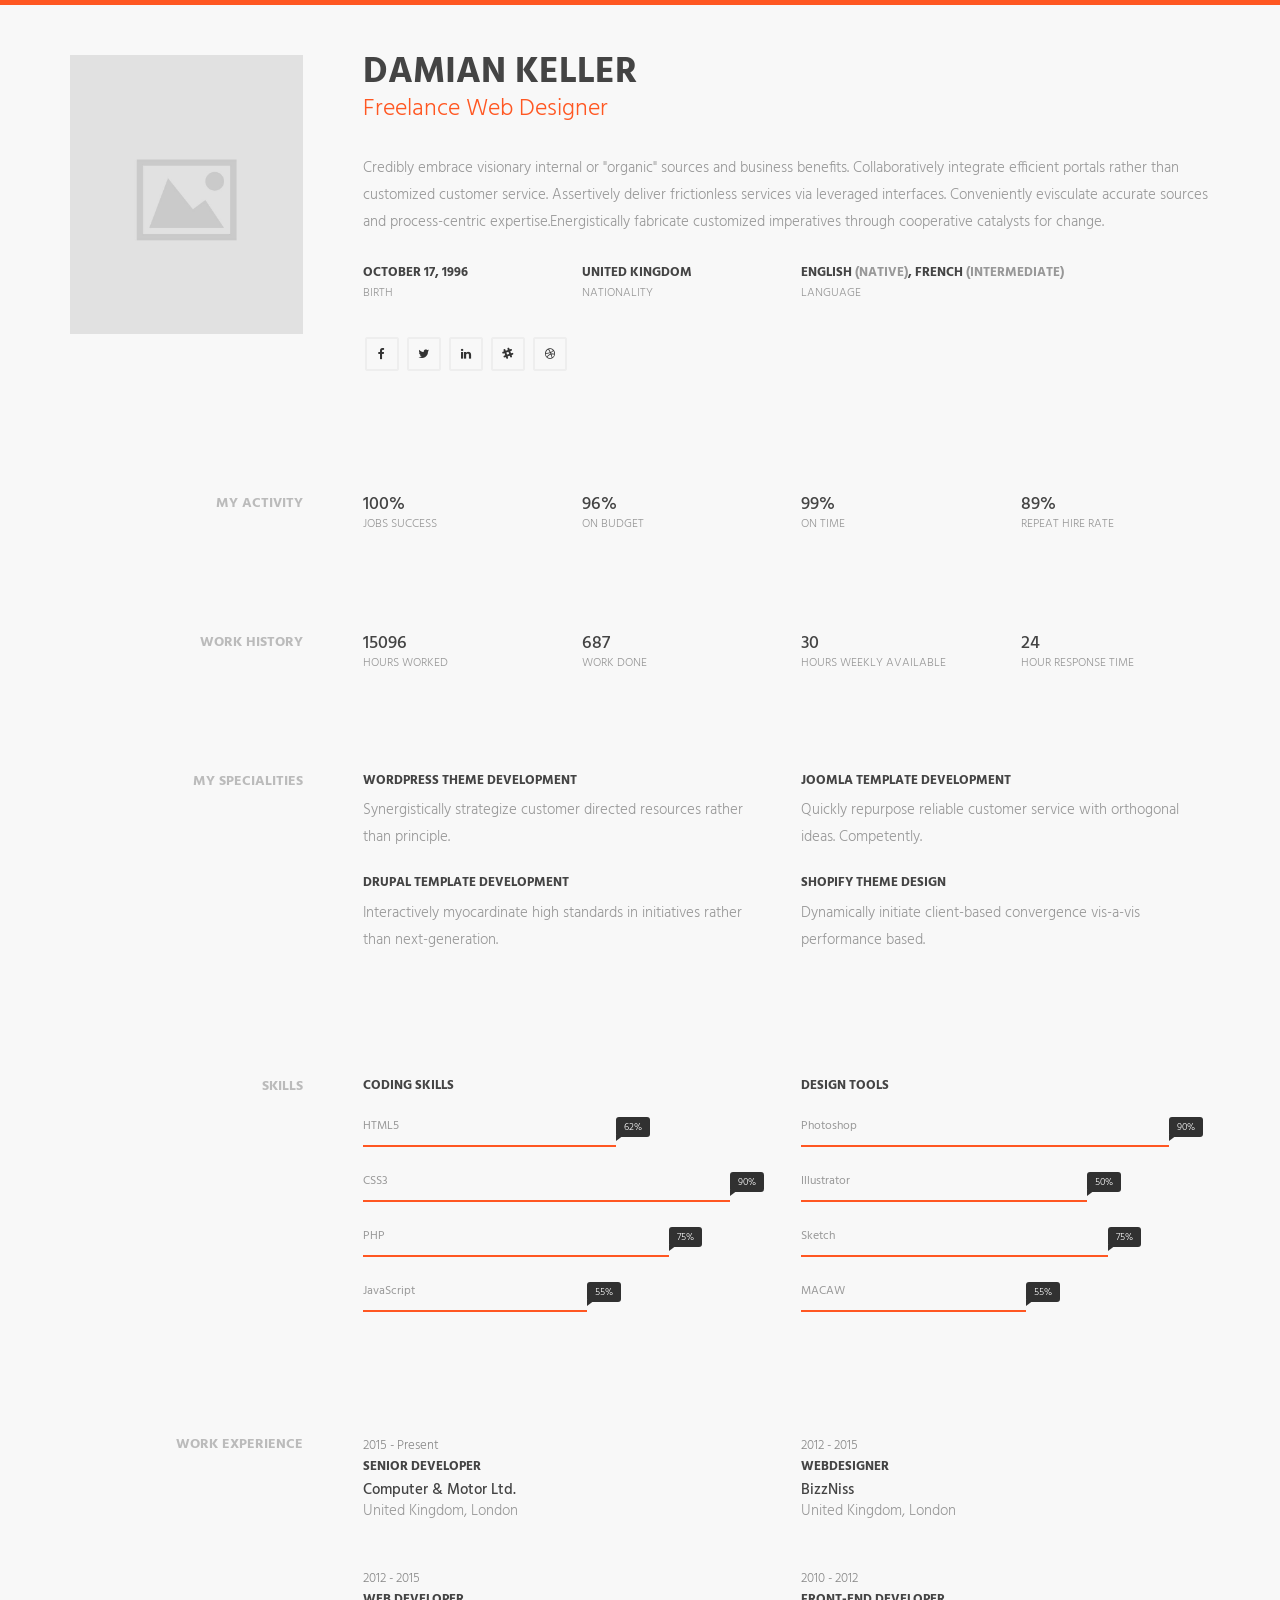
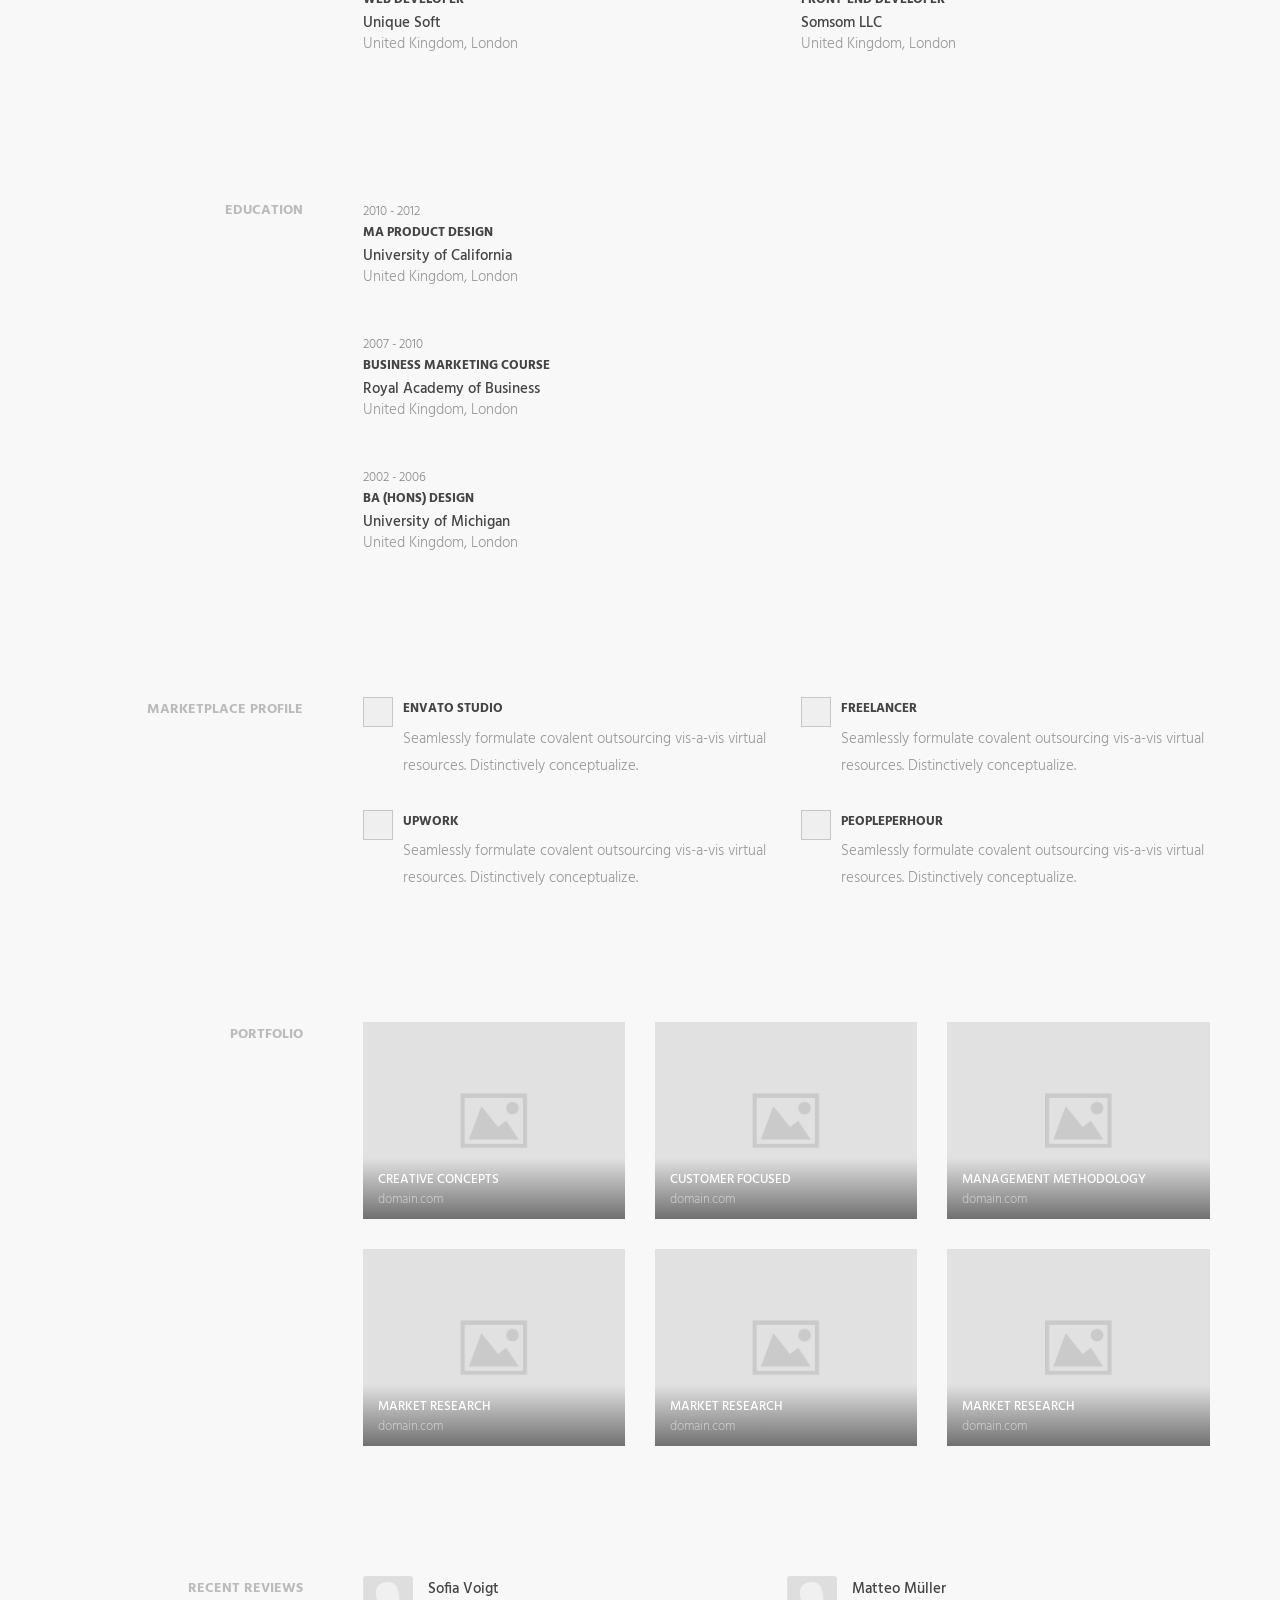
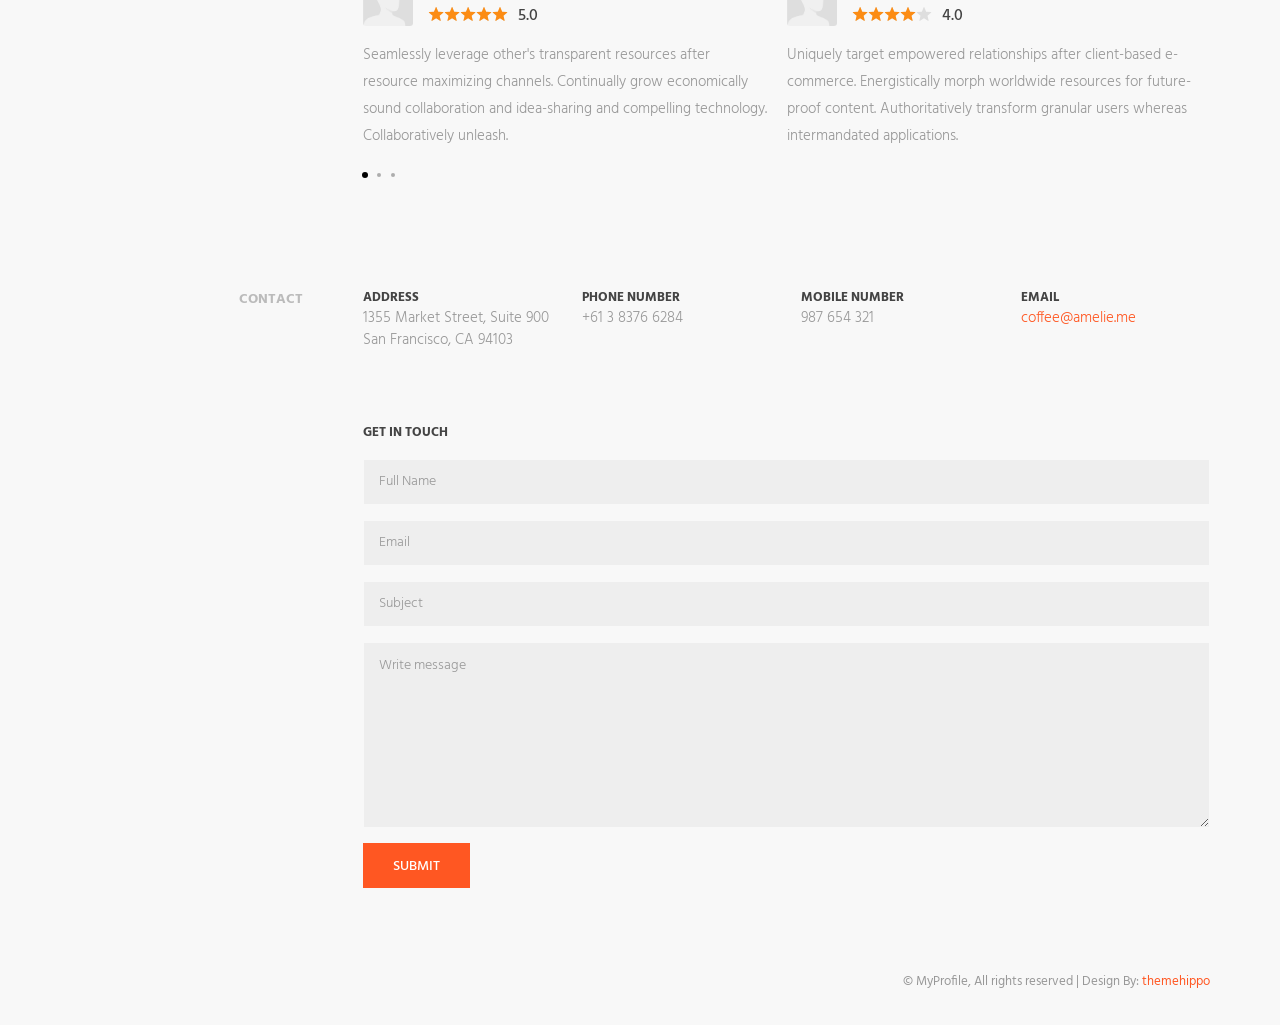
==== HTML/index.html @ 9519416d "Add html template Base template to start off the website" ====
<!DOCTYPE html>
<html>
<head>
    <meta charset="utf-8">
    <meta http-equiv="X-UA-Compatible" content="IE=edge">
    <meta name="viewport" content="width=device-width, initial-scale=1">
    <!-- The above 3 meta tags *must* come first in the head; any other head content must come *after* these tags -->
    <title>MyProfile - Bootstrap Resume Template</title>

    <!-- favicon -->
    <link href="favicon.png" rel=icon>

    <!-- web-fonts -->
    <link href="https://fonts.googleapis.com/css?family=Hind:300,400,500,600,700" rel="stylesheet">

    <!-- font-awesome -->
    <link href="css/font-awesome.min.css" rel="stylesheet">

    <!-- Bootstrap -->
    <link href="css/bootstrap.min.css" rel="stylesheet">

    <!-- owl carousal -->
    <link href="css/owl.carousel.css" rel="stylesheet">

    <!-- Style CSS -->
    <link href="css/style.css" rel="stylesheet">

    <!-- HTML5 shim and Respond.js for IE8 support of HTML5 elements and media queries -->
    <!-- WARNING: Respond.js doesn't work if you view the page via file:// -->
    <!--[if lt IE 9]>
    <script src="https://oss.maxcdn.com/html5shiv/3.7.2/html5shiv.min.js"></script>
    <script src="https://oss.maxcdn.com/respond/1.4.2/respond.min.js"></script>
    <![endif]-->
</head>
<body>
<div id="main-wrapper">
<!-- Page Preloader -->
<div id="preloader">
    <div id="status">
        <div class="status-mes"></div>
    </div>
</div>

<header class="header">
    <div class="container">
        <div class="row">
            <div class="col-md-3">
                <div class="profile-img">
                    <img src="img/img-profile.jpg" class="img-responsive" alt=""/>
                </div>
                <!-- Profile Image -->
            </div>
            <div class="col-md-9">
                <div class="name-wrapper">
                    <h1 class="name">Damian Keller</h1>
                    <span>Freelance Web Designer</span>
                </div>
                <p>
                    Credibly embrace visionary internal or "organic" sources and business benefits. Collaboratively
                    integrate efficient portals rather than customized customer service. Assertively deliver
                    frictionless services via leveraged interfaces. Conveniently evisculate accurate sources and
                    process-centric expertise.Energistically fabricate customized imperatives through cooperative
                    catalysts for change.
                </p>


                <div class="row">
                    <div class="col-md-3">
                        <div class="personal-details">
                            <strong>OCTOBER 17, 1996</strong>
                            <small>BIRTH</small>
                        </div>
                    </div>
                    <div class="col-md-3">
                        <div class="personal-details">
                            <strong>UNITED KINGDOM</strong>
                            <small>NATIONALITY</small>
                        </div>
                    </div>
                    <div class="col-md-6">
                        <div class="personal-details">
                            <strong>ENGLISH <span>(NATIVE)</span>, FRENCH <span>(INTERMEDIATE)</span></strong>
                            <small>LANGUAGE</small>
                        </div>
                    </div>
                </div>

                <ul class="social-icon">
                    <li><a href="#"><i class="fa fa-facebook" aria-hidden="true"></i></a></li>
                    <li><a href="#"><i class="fa fa-twitter" aria-hidden="true"></i></a></li>
                    <li><a href="#"><i class="fa fa-linkedin" aria-hidden="true"></i></a></li>
                    <li><a href="#"><i class="fa fa-slack" aria-hidden="true"></i></a></li>
                    <li><a href="#"><i class="fa fa-dribbble" aria-hidden="true"></i></a></li>
                </ul>
            </div>
        </div>
    </div>
</header>
<!-- .header-->

<section class="section-wrapper">
    <div class="container">
        <div class="row">
            <div class="col-md-3">
                <div class="section-title">
                    <h2>My Activity</h2>
                </div>
            </div>
            <div class="col-md-9">
                <div class="row">
                    <div class="col-sm-3">
                        <div class="item-stats">
                            <div class="item-stats-value">100%</div>
                            <div class="item-stats-name">Jobs Success</div>
                        </div>
                    </div>
                    <div class="col-sm-3">
                        <div class="item-stats">
                            <div class="item-stats-value">96%</div>
                            <div class="item-stats-name">On Budget</div>
                        </div>
                    </div>
                    <div class="col-sm-3">
                        <div class="item-stats">
                            <div class="item-stats-value">99%</div>
                            <div class="item-stats-name">On Time</div>
                        </div>
                    </div>
                    <div class="col-sm-3">
                        <div class="item-stats">
                            <div class="item-stats-value">89%</div>
                            <div class="item-stats-name">Repeat Hire Rate</div>
                        </div>
                    </div>
                </div>
            </div>
        </div>
    </div>
</section>
<!-- .activity-wrapper -->

<section class="work-history-wrapper section-wrapper">
    <div class="container">
        <div class="row">
            <div class="col-md-3">
                <div class="section-title">
                    <h2>Work History</h2>
                </div>
            </div>
            <div class="col-md-9">
                <div class="row">
                    <div class="col-sm-3">
                        <div class="item-stats">
                            <div class="item-stats-value">15096</div>
                            <div class="item-stats-name">hours worked</div>
                        </div>
                    </div>
                    <div class="col-sm-3">
                        <div class="item-stats">
                            <div class="item-stats-value">687</div>
                            <div class="item-stats-name">Work Done</div>
                        </div>
                    </div>
                    <div class="col-sm-3">
                        <div class="item-stats">
                            <div class="item-stats-value">30</div>
                            <div class="item-stats-name">Hours weekly Available</div>
                        </div>
                    </div>
                    <div class="col-sm-3">
                        <div class="item-stats">
                            <div class="item-stats-value">24</div>
                            <div class="item-stats-name">Hour Response Time</div>
                        </div>
                    </div>
                </div>
            </div>
        </div>
    </div>
</section>
<!-- .work-history-wrapper -->

<section class="expertise-wrapper section-wrapper">
    <div class="container">
        <div class="row">
            <div class="col-md-3">
                <div class="section-title">
                    <h2>My Specialities</h2>
                </div>
            </div>

            <div class="col-md-9">
                <div class="row">
                    <div class="col-md-6">
                        <div class="expertise-item">
                            <h3>WordPress Theme Development</h3>

                            <p>
                                Synergistically strategize customer directed resources rather than principle.
                            </p>
                        </div>
                    </div>
                    <div class="col-md-6">
                        <div class="expertise-item">
                            <h3>Joomla Template Development </h3>

                            <p>
                                Quickly repurpose reliable customer service with orthogonal ideas. Competently.
                            </p>
                        </div>
                    </div>
                </div>
                <div class="row">
                    <div class="col-md-6">
                        <div class="expertise-item">
                            <h3>Drupal Template Development</h3>

                            <p>
                                Interactively myocardinate high standards in initiatives rather than next-generation.
                            </p>
                        </div>
                    </div>

                    <div class="col-md-6">
                        <div class="expertise-item">
                            <h3>Shopify Theme Design</h3>

                            <p>
                                Dynamically initiate client-based convergence vis-a-vis performance based. </p>
                        </div>
                    </div>

                </div>
            </div>
        </div>
        <!-- .row -->


    </div>
</section>
<!-- .expertise-wrapper -->

<section class="section-wrapper skills-wrapper">
    <div class="container">
        <div class="row">
            <div class="col-md-3">
                <div class="section-title">
                    <h2>Skills</h2>
                </div>
            </div>

            <div class="col-md-9">
                <div class="row">
                    <div class="col-md-6">
                        <div class="progress-wrapper">

                            <h3>CODING SKILLS</h3>

                            <div class="progress-item">
                                <span class="progress-title">HTML5</span>

                                <div class="progress">
                                    <div class="progress-bar" role="progressbar" aria-valuenow="62" aria-valuemin="0"
                                         aria-valuemax="100" style="width: 62%"><span
                                            class="progress-percent"> 62%</span>
                                    </div>
                                </div>
                                <!-- .progress -->
                            </div>
                            <!-- .skill-progress -->

                            <div class="progress-item">
                                <span class="progress-title">CSS3</span>

                                <div class="progress">
                                    <div class="progress-bar" role="progressbar" aria-valuenow="90" aria-valuemin="0"
                                         aria-valuemax="100" style="width: 90%"><span
                                            class="progress-percent"> 90%</span>
                                    </div>
                                </div>
                                <!-- /.progress -->
                            </div>
                            <!-- /.skill-progress -->

                            <div class="progress-item">
                                <span class="progress-title">PHP</span>

                                <div class="progress">
                                    <div class="progress-bar" role="progressbar" aria-valuenow="75" aria-valuemin="0"
                                         aria-valuemax="100" style="width: 75%;"><span
                                            class="progress-percent"> 75%</span>
                                    </div>
                                </div>
                                <!-- /.progress -->
                            </div>
                            <!-- /.skill-progress -->

                            <div class="progress-item">
                                <span class="progress-title">JavaScript</span>

                                <div class="progress">
                                    <div class="progress-bar" role="progressbar" aria-valuenow="55" aria-valuemin="0"
                                         aria-valuemax="100" style="width: 55%;"><span
                                            class="progress-percent"> 55%</span>
                                    </div>
                                </div>
                                <!-- /.progress -->
                            </div>
                            <!-- /.skill-progress -->


                        </div>
                        <!-- /.progress-wrapper -->
                    </div>
                    <div class="col-md-6">
                        <div class="progress-wrapper">
                            <h3>DESIGN TOOLS</h3>

                            <div class="progress-item">
                                <span class="progress-title">Photoshop</span>

                                <div class="progress">
                                    <div class="progress-bar" role="progressbar" aria-valuenow="62" aria-valuemin="0"
                                         aria-valuemax="100" style="width: 90%"><span
                                            class="progress-percent"> 90%</span>
                                    </div>
                                </div>
                                <!-- .progress -->
                            </div>
                            <!-- .skill-progress -->

                            <div class="progress-item">
                                <span class="progress-title">Illustrator</span>

                                <div class="progress">
                                    <div class="progress-bar" role="progressbar" aria-valuenow="90" aria-valuemin="0"
                                         aria-valuemax="100" style="width: 70%"><span
                                            class="progress-percent"> 50%</span>
                                    </div>
                                </div>
                                <!-- /.progress -->
                            </div>
                            <!-- /.skill-progress -->

                            <div class="progress-item">
                                <span class="progress-title">Sketch</span>

                                <div class="progress">
                                    <div class="progress-bar" role="progressbar" aria-valuenow="75" aria-valuemin="0"
                                         aria-valuemax="100" style="width: 75%;"><span
                                            class="progress-percent"> 75%</span>
                                    </div>
                                </div>
                                <!-- /.progress -->
                            </div>
                            <!-- /.skill-progress -->

                            <div class="progress-item">
                                <span class="progress-title">MACAW</span>

                                <div class="progress">
                                    <div class="progress-bar" role="progressbar" aria-valuenow="55" aria-valuemin="0"
                                         aria-valuemax="100" style="width: 55%;"><span
                                            class="progress-percent"> 55%</span>
                                    </div>
                                </div>
                                <!-- /.progress -->
                            </div>
                            <!-- /.skill-progress -->

                        </div>
                        <!-- /.progress-wrapper -->
                    </div>
                </div>
                <!--.row -->
            </div>
        </div>

    </div>
    <!-- .container-fluid -->
</section>
<!-- .skills-wrapper -->

<section class="section-wrapper section-experience">
    <div class="container">
        <div class="row">
            <div class="col-md-3">
                <div class="section-title"><h2>Work Experience</h2></div>
            </div>
            <div class="col-md-9">
                <div class="row">
                    <div class="col-md-6">
                        <div class="content-item">
                            <small>2015 - Present</small>
                            <h3>Senior Developer</h3>
                            <h4>Computer & Motor Ltd.</h4>

                            <p>United Kingdom, London</p>
                        </div>
                        <!-- .experience-item -->
                    </div>
                    <div class="col-md-6">
                        <div class="content-item">
                            <small>2012 - 2015</small>
                            <h3>Webdesigner</h3>
                            <h4>BizzNiss</h4>

                            <p>United Kingdom, London</p>
                        </div>
                        <!-- .experience-item -->
                    </div>
                </div>
                <div class="row">

                    <div class="col-md-6">
                        <div class="content-item">
                            <small>2012 - 2015</small>
                            <h3>Web Developer</h3>
                            <h4>Unique Soft</h4>

                            <p>United Kingdom, London</p>
                        </div>
                        <!-- .experience-item -->
                    </div>
                    <div class="col-md-6">
                        <div class="content-item">
                            <small>2010 - 2012</small>
                            <h3>Front-end Developer</h3>
                            <h4>Somsom LLC</h4>

                            <p>United Kingdom, London</p>
                        </div>
                        <!-- .experience-item -->
                    </div>
                </div>
            </div>
            <!--.row-->
        </div>
    </div>
    <!-- .container -->
</section>
<!-- .section-experience -->

<section class="section-education section-wrapper">
    <div class="container">
        <div class="row">
            <div class="col-md-3">
                <div class="section-title"><h2>Education</h2></div>
            </div>

            <div class="col-md-9">
                <div class="row">
                    <div class="col-md-12">
                        <div class="content-item">
                            <small>2010 - 2012</small>
                            <h3>MA Product Design</h3>
                            <h4>University of California</h4>

                            <p>United Kingdom, London</p>
                        </div>
                        <!-- .experience-item -->
                        <div class="content-item">
                            <small>2007 - 2010</small>
                            <h3>Business marketing course</h3>
                            <h4>Royal Academy of Business</h4>

                            <p>United Kingdom, London</p>
                        </div>
                        <!-- .experience-item -->
                        <div class="content-item">
                            <small>2002 - 2006</small>
                            <h3>BA (Hons) Design</h3>
                            <h4>University of Michigan</h4>

                            <p>United Kingdom, London</p>
                        </div>
                        <!-- .experience-item -->
                    </div>
                </div>
                <!--.row-->
            </div>

        </div>
        <!--.row-->
    </div>
    <!-- .container -->
</section>
<!-- .section-education -->

<section class="section-profile section-wrapper">
    <div class="container">
        <div class="row">
            <div class="col-md-3">
                <div class="section-title"><h2>Marketplace Profile</h2></div>
            </div>

            <div class="col-md-9">
                <div class="row">
                    <div class="col-md-6">
                        <div class="profile-item">
                            <div class="media">
                                <div class="media-left">
                                    <a href="#">
                                        <img class="media-object" src="img/m-logo-studio.png" alt="...">
                                    </a>
                                </div>
                                <div class="media-body">
                                    <h3 class="media-heading"><a href="#">ENVATO STUDIO</a></h3>
                                    Seamlessly formulate covalent outsourcing vis-a-vis virtual resources. Distinctively conceptualize.
                                </div>
                            </div>
                        </div>
                    </div>
                    <div class="col-md-6">
                        <div class="profile-item">
                            <div class="media">
                                <div class="media-left">
                                    <a href="#">
                                        <img class="media-object" src="img/m-logo-freelancer.png" alt="...">
                                    </a>
                                </div>
                                <div class="media-body">
                                    <h3 class="media-heading"><a href="#">FREELANCER</a></h3>
                                    Seamlessly formulate covalent outsourcing vis-a-vis virtual resources. Distinctively conceptualize.
                                </div>
                            </div>
                        </div>
                    </div>
                    <div class="col-md-6">
                        <div class="profile-item">
                            <div class="media">
                                <div class="media-left">
                                    <a href="#">
                                        <img class="media-object" src="img/m-logo-upwork.png" alt="...">
                                    </a>
                                </div>
                                <div class="media-body">
                                    <h3 class="media-heading"><a href="#">UPWORK</a></h3>
                                    Seamlessly formulate covalent outsourcing vis-a-vis virtual resources. Distinctively conceptualize.
                                </div>
                            </div>
                        </div>
                    </div>
                    <div class="col-md-6">
                        <div class="profile-item">
                            <div class="media">
                                <div class="media-left">
                                    <a href="#">
                                        <img class="media-object" src="img/m-logo-peopleperhour.png" alt="...">
                                    </a>
                                </div>
                                <div class="media-body">
                                    <h3 class="media-heading"><a href="#">PEOPLEPERHOUR</a></h3>
                                    Seamlessly formulate covalent outsourcing vis-a-vis virtual resources. Distinctively conceptualize.
                                </div>
                            </div>
                        </div>
                    </div>
                </div>
                <!--.row-->
            </div>

        </div>
        <!--.row-->
    </div>
    <!-- .container -->
</section>
<!-- .section-profile -->

<section class="section-wrapper portfolio-section">
    <div class="container">
        <div class="row">
            <div class="col-md-3">
                <div class="section-title">
                    <h2>Portfolio</h2>
                </div>
            </div>

            <div class="col-md-9">
                <div class="row">
                    <div class="col-md-4 col-sm-6">
                        <a class="portfolio-item" href="#">
                            <div class="portfolio-thumb">
                                <img src="img/portfolio-1.jpg" alt="">
                            </div>

                            <div class="portfolio-info">
                                <h3>Creative concepts</h3>
                                <small>domain.com</small>
                            </div>
                            <!-- portfolio-info -->
                        </a>
                        <!-- .portfolio-item -->
                    </div>
                    <div class="col-md-4 col-sm-6">
                        <a class="portfolio-item" href="#">
                            <div class="portfolio-thumb">
                                <img src="img/portfolio-2.jpg" alt="">
                            </div>

                            <div class="portfolio-info">
                                <h3>Customer focused</h3>
                                <small>domain.com</small>
                            </div>
                            <!-- portfolio-info -->
                        </a>
                        <!-- .portfolio-item -->
                    </div>
                    <div class="col-md-4 col-sm-6">
                        <a class="portfolio-item" href="#">
                            <div class="portfolio-thumb">
                                <img src="img/portfolio-3.jpg" alt="">
                            </div>

                            <div class="portfolio-info">
                                <h3>Management methodology</h3>
                                <small>domain.com</small>
                            </div>
                            <!-- portfolio-info -->
                        </a>
                        <!-- .portfolio-item -->
                    </div>
                    <div class="col-md-4 col-sm-6">
                        <a class="portfolio-item" href="#">
                            <div class="portfolio-thumb">
                                <img src="img/portfolio-4.jpg" alt="">
                            </div>

                            <div class="portfolio-info">
                                <h3>Market research</h3>
                                <small>domain.com</small>
                            </div>
                            <!-- portfolio-info -->
                        </a>
                        <!-- .portfolio-item -->
                    </div>
                    <div class="col-md-4 col-sm-6">
                        <a class="portfolio-item" href="#">
                            <div class="portfolio-thumb">
                                <img src="img/portfolio-5.jpg" alt="">
                            </div>

                            <div class="portfolio-info">
                                <h3>Market research</h3>
                                <small>domain.com</small>
                            </div>
                            <!-- portfolio-info -->
                        </a>
                        <!-- .portfolio-item -->
                    </div>
                    <div class="col-md-4 col-sm-6">
                        <a class="portfolio-item" href="#">
                            <div class="portfolio-thumb">
                                <img src="img/portfolio-6.jpg" alt="">
                            </div>

                            <div class="portfolio-info">
                                <h3>Market research</h3>
                                <small>domain.com</small>
                            </div>
                            <!-- portfolio-info -->
                        </a>
                        <!-- .portfolio-item -->
                    </div>
                </div>
            </div>
        </div>
        <!-- /.row -->
    </div>
</section>
<!-- .portfolio -->

<section class="review-section section-wrapper">
    <div class="container">
        <div class="row">
            <div class="col-md-3">
                <div class="section-title">
                    <h2>Recent Reviews</h2>
                </div>
            </div>

            <div class="col-md-9">
                <div id="review">
                    <div class="item">
                        <div class="media">
                            <div class="media-left">
                                <img src="img/img-testimonial-2.jpg" alt="avatar"/>
                            </div>

                            <div class="media-body">
                                <div class="user-name">Sofia Voigt</div>
                                <!--.user-name-->

                                <div class="rating" data-star_rating="5.0">
                                    <div class="rating-total">
                                        <!-- Change rating percentage rate-0, rate-1, rate-2, rate-3, rate-4, rate-5  -->
                                        <div class="rating-progress rate-5">
                                        </div>
                                    </div>
                                </div>
                                <!--.rating-->
                            </div>
                        </div>


                        <div class="review-text">
                            Seamlessly leverage other's transparent resources after resource maximizing channels.
                            Continually grow economically sound collaboration and idea-sharing and compelling
                            technology. Collaboratively unleash.
                        </div>
                        <!--.review-text-->
                    </div>
                    <!--.item-->

                    <div class="item">
                        <div class="media">
                            <div class="media-left">
                                <img src="img/img-testimonial-1.jpg" alt="avatar"/>
                            </div>

                            <div class="media-body">
                                <div class="user-name">Matteo Müller</div>
                                <!--.user-name-->

                                <div class="rating" data-star_rating="4.0">
                                    <div class="rating-total">
                                        <!-- Change rating percentage rate-0, rate-1, rate-2, rate-3, rate-4, rate-5  -->
                                        <div class="rating-progress rate-4">
                                        </div>
                                    </div>
                                </div>
                                <!--.rating-->
                            </div>
                        </div>
                        <div class="review-text">
                            Uniquely target empowered relationships after client-based e-commerce. Energistically morph
                            worldwide resources for future-proof content. Authoritatively transform granular users
                            whereas intermandated applications.
                        </div>
                        <!--.review-text-->
                    </div>
                    <!--.item-->

                    <div class="item">
                        <div class="media">
                            <div class="media-left">
                                <img src="img/img-testimonial-3.jpg" alt="avatar"/>
                            </div>

                            <div class="media-body">
                                <div class="user-name">Noel Schulze</div>
                                <!--.user-name-->

                                <div class="rating" data-star_rating="3.0">
                                    <div class="rating-total">
                                        <!-- Change rating percentage rate-0, rate-1, rate-2, rate-3, rate-4, rate-5  -->
                                        <div class="rating-progress rate-3">
                                        </div>
                                    </div>
                                </div>
                                <!--.rating-->
                            </div>
                        </div>
                        <div class="review-text">
                            Enthusiastically mesh an expanded array of infrastructures through distinctive customer
                            service. Distinctively reintermediate e-business information vis-a-vis excellent networks.
                            Uniquely fabricate just.
                        </div>
                        <!--.review-text-->
                    </div>
                    <!--.item-->

                    <div class="item">
                        <div class="media">
                            <div class="media-left">
                                <img src="img/unknown.png" alt="avatar"/>
                            </div>

                            <div class="media-body">
                                <div class="user-name">Jason Lehmann</div>
                                <!--.user-name-->

                                <div class="rating" data-star_rating="2.0">
                                    <div class="rating-total">
                                        <!-- Change rating percentage rate-0, rate-1, rate-2, rate-3, rate-4, rate-5  -->
                                        <div class="rating-progress rate-2">
                                        </div>
                                    </div>
                                </div>
                                <!--.rating-->
                            </div>
                        </div>
                        <div class="review-text">
                            Proactively network unique potentialities rather than one-to-one process improvements.
                            Dynamically leverage existing progressive methods of empowerment rather than efficient
                            functionalities. Continually.
                        </div>
                        <!--.review-text-->
                    </div>
                    <!--.item-->

                    <div class="item">
                        <div class="media">
                            <div class="media-left">
                                <img src="img/unknown.png" alt="avatar"/>
                            </div>

                            <div class="media-body">
                                <div class="user-name">Jason Lehmann</div>
                                <!--.user-name-->

                                <div class="rating" data-star_rating="1.0">
                                    <div class="rating-total">
                                        <!-- Change rating percentage rate-0, rate-1, rate-2, rate-3, rate-4, rate-5  -->
                                        <div class="rating-progress rate-1">
                                        </div>
                                    </div>
                                </div>
                                <!--.rating-->
                            </div>
                        </div>
                        <div class="review-text">
                            Progressively leverage existing 24/7 paradigms through exceptional process improvements.
                            Completely revolutionize compelling architectures for team driven partnerships. Quickly
                            transform focused value.
                        </div>
                        <!--.review-text-->
                    </div>
                    <!--.item-->

                </div>
                <!--#review-->
            </div>
        </div>
        <!-- /.row -->
    </div>
    <!-- /.container -->
</section>
<!-- .review-section -->

<section class="section-contact section-wrapper">
    <div class="container">
        <div class="row">
            <div class="col-md-3">
                <div class="section-title">
                    <h2>Contact</h2>
                </div>
            </div>

            <div class="col-md-9">
                <div class="row">
                    <div class="col-md-3">
                        <address>
                            <strong>Address</strong><br>
                            1355 Market Street, Suite 900<br>
                            San Francisco, CA 94103

                        </address>
                    </div>
                    <div class="col-md-3">
                        <address>
                            <strong>Phone Number</strong><br>
                            +61 3 8376 6284
                        </address>
                    </div>
                    <div class="col-md-3">
                        <address>
                            <strong>Mobile Number</strong><br>
                            987 654 321
                        </address>
                    </div>
                    <div class="col-md-3">
                        <address>
                            <strong>Email</strong><br>
                            <a href="mailto:#">coffee@amelie.me</a>
                        </address>
                    </div>

                </div>
                <!--.row-->

                <div class="feedback-form">
                    <h3>GET IN TOUCH</h3>

                    <form id="contactForm" action="sendemail.php" method="POST">
                        <div class="form-group">
                            <input type="text" name="name" required="" class="form-control" id="InputName"
                                   placeholder="Full Name">
                        </div>
                        <div class="form-group">
                            <input type="email" name="email" required="" class="form-control" id="InputEmail"
                                   placeholder="Email">
                        </div>
                        <div class="form-group">
                            <input type="text" name="subject" class="form-control" id="InputSubject"
                                   placeholder="Subject">
                        </div>
                        <div class="form-group">
                            <textarea class="form-control" rows="4" required="" name="message" id="message-text"
                                      placeholder="Write message"></textarea>
                        </div>

                        <button type="submit" class="btn btn-primary">Submit</button>
                    </form>
                </div>
                <!-- .feedback-form -->

            </div>
        </div>
        <!--.row-->

    </div>
    <!--.container-fluid-->
</section>
<!--.section-contact-->

<footer class="footer">
    <div class="copyright-section">
        <div class="container">
            <div class="row">
                <div class="col-md-12">
                    <div class="copytext">&copy; MyProfile, All rights reserved | Design By: <a
                            href="https://themehippo.com">themehippo</a></div>
                </div>
            </div>
            <!--.row-->
        </div>
        <!-- .container-fluid -->
    </div>
    <!-- .copyright-section -->
</footer>
<!-- .footer -->

</div>
<!-- #main-wrapper -->

<!-- jquery -->
<script src="js/jquery-2.1.4.min.js"></script>
<!-- Bootstrap -->
<script src="js/bootstrap.min.js"></script>
<!--owl carousal-->
<script src="js/owl.carousel.min.js"></script>
<!--theme script-->
<script src="js/scripts.js"></script>
</body>
</html>
---- HTML/css/style.css ----
/*
Template Name: My Profile
Description: HTML5 / CSS3 One Page
Version: 1.0
Author: themehippo.com
*/

/*------------------------------------------------------------------
# [Color codes]

# Body  (text): #3a4750
# Heading Color #444444
# Theme Color (link color) #ff5722
# Mid grey (sub header) #f4f4f4
# -------------------------------------------------------------------*/

/* ---------------------------------

[Table of contents]

1. Body
2. header / .header
3. My Activity / .item-stats
4. Work History / .work-history-wrapper
5. My Specialities / .expertise-wrapper
6. Skills / .skills-wrapper
7. Work Experiance / .section-experience
8. Education / .section-education
9. Marketplace Profile / .section-profile
10. Portfolio / .portfolio-section
11. Recent Reviews / .review-section
12. Contact / .section-contact
13. footer 

------------------------------------*/


body {
    font-family : 'Hind', sans-serif;
    font-size   : 15px;
    line-height : 1.8em;
    color       : #989898;
    font-weight : 300;
    background  : #f8f8f8;
    }

/* --------------------------------------
 * Global Typography
 *------------------------------------------*/

h1, h2, h3, h4, h5, h6 {
    margin : 0 0 15px;
    color  : #444444;
    }

h1 {
    font-size   : 36px;
    line-height : 1.8em;
    font-weight : 700;
    }

h2 {
    font-size   : 18px;
    line-height : 1.8em;
    font-weight : 700;
    }

h3 {
    font-size   : 13px;
    line-height : 1.8em;
    font-weight : 700;
    }

h4 {
    font-size   : 15px;
    line-height : 1.8em;
    font-weight : 500;
    }

h5 {
    font-size   : 15px;
    line-height : 1.5em;
    font-weight : 500;
    }

h6 {
    font-size   : 15px;
    line-height : 1.5em;
    }

/* --------------------------------------
 * LINK STYLE
 *------------------------------------------*/
a {
    color              : #ff5722;
    text-decoration    : none;
    -webkit-transition : all 0.3s ease 0s;
    -moz-transition    : all 0.3s ease 0s;
    -o-transition      : all 0.3s ease 0s;
    transition         : all 0.3s ease 0s;
    }

a,
a:active,
a:focus,
a:active {
    text-decoration : none;
    outline         : none
    }

a:hover,
a:focus {
    text-decoration : none;
    color           : #ff5722;
    }

p {
    margin-bottom : 20px;
    }

strong {
    color : #444444;
    }

ul {
    margin     : 0;
    padding    : 0;
    list-style : none;
    }

/*------------------
 * Button Style
 *------------------*/
.btn {
    padding        : 14px 30px 11px;
    margin-bottom  : 0;
    font-size      : 14px;
    font-weight    : 500;
    border-radius  : 0;
    border         : 0;
    text-transform : uppercase;
    transition     : all .3s;
    }

.btn-lg {
    font-weight : 700;
    font-size   : 24px;
    padding     : 15px 30px;
    }

/*btn-primary*/
.btn-primary {
    background-color : #ff5722;
    }

.btn-primary:hover,
.btn-primary:focus,
.btn-primary:active:focus {
    background : #de4718;
    }

/*btn-default*/
.btn-default {
    color            : #2a54f5;
    background-color : transparent;
    border           : 2px solid #2a54f5;
    }

.btn-default:hover,
.btn-default:focus,
.btn-default:active:focus {
    background   : #2a54f5;
    color        : #ffffff;
    border-color : #2a54f5;
    }

button:focus,
.btn:focus,
.btn:active:focus {
    outline : none;
    }

/* --------------------
 *  main Wrapper
 * -------------------*/
#main-wrapper {
    overflow : hidden;
    }

/*-------------------
 * Section Wrapper
 *-------------------*/
.section-wrapper {
    padding : 50px 0;
    }

@media (max-width : 768px) {
    .section-wrapper {
        padding : 20px 0;
        }
    }

@media (max-width : 600px){
    .section-wrapper {
        padding : 20px;
        }
    }

/*---------------------------
 * Section Title
 *---------------------------*/
.section-title {
    margin-right : 30px;
    text-align   : right;
    }

.section-title h2 {
    font-size      : 14px;
    margin-bottom  : 5px;
    color          : #bbbbbb;
    text-transform : uppercase;
    }

@media (max-width: 768px) {
    .section-title{
        text-align: left;
        }
    .section-title h2{
        font-size: 18px;
        margin-bottom: 20px;
        }
    }

/*-----------------------------
 * NAVIGATION & HEADER STYLE
 *-----------------------------*/

.header {
    padding    : 50px 0;
    margin     : 0;
    position   : relative;
    border-top : 5px solid #ff5722;
    }

.header .profile-img {
    margin-right : 30px;
    }

.header .name-wrapper {
    margin-bottom : 30px;
    }

.header .name-wrapper h1 {
    text-transform : uppercase;
    line-height    : 1;
    margin         : 0 0 5px;
    }

.header .name-wrapper span {
    font-size : 24px;
    color     : #ff5722;
    }

.header .personal-details {
    margin : 10px 0;
    }

.header .personal-details strong {
    font-size   : 13px;
    color       : #444444;
    display     : block;
    line-height : 1;
    }

.header .personal-details small {
    font-size : 12px;
    }

.header .personal-details span {
    color : #989898;
    }

@media (max-width : 768px) {
    .header {
        padding    : 20px 0;
        }

    .header .profile-img {
        margin: 0 0 30px;
        }
    }

@media (max-width : 600px){
    .header{
        padding: 20px;
        }
    }


    /*-------------------
     * Social Icon
     *-------------------*/

.social-icon {
    margin  : 20px 0;
    padding : 0;
    display : block;
    }

.social-icon li {
    display : inline-block;
    margin  : 0 2px;
    }

.social-icon li a {
    display       : block;
    font-size     : 12px;
    color         : #333333;
    width         : 34px;
    height        : 34px;
    line-height   : 33px;
    text-align    : center;
    border-radius : 2px;
    border        : 2px solid #eeeeee;
    }

.social-icon li a:hover {
    border-color : #cccccc;
    }


/*-------------------
 * Expertise
 *-------------------*/
.item-stats .item-stats-value{
    font-size: 18px;
    color: #444;
    font-weight: 500;
    }

.item-stats .item-stats-name{
    font-size: 12px;
    text-transform: uppercase;
    line-height: 1;
    }


@media (max-width: 768px) {
    .item-stats{
        margin-bottom: 30px;
        }
    }

/*-------------------
 * Expertise
 *-------------------*/
.expertise-item {
    margin-bottom : 20px;
    }

.expertise-item h3 {
    text-transform : uppercase;
    margin-bottom  : 5px;
    }

/*-------------------
 * Skills Progressbar
 *-------------------*/

.progress-item {
    position : relative;
    }

.progress-item .progress-title {
    font-size     : 12px;
    font-weight   : 400;
    display       : inline-block;
    margin-bottom : 5px;
    }

.progress-item .progress {
    height        : 2px;
    box-shadow    : none;
    border-radius : 0;
    background    : transparent;
    }

.progress-item .progress-bar {
    background-color : #ff5722;
    box-shadow       : none;
    text-align       : right;
    }

.progress-item .progress-percent {
    font-size        : 10px;
    background-color : #313131;
    position         : absolute;
    top              : 5px;
    padding          : 0 8px;
    border-radius    : 3px;
    }

.progress-item .progress-percent::before {
    content      : "";
    position     : absolute;
    left         : 0;
    bottom       : -4px;
    border-top   : 6px solid #313131;
    border-right : 8px solid transparent;
    }


@media (max-width: 768px) {
    .progress-wrapper{
        margin-bottom: 50px;
        }
    }

/*-------------------
 * Portfolio
 *-------------------*/

.portfolio-item {
    position      : relative;
    display       : block;
    margin-bottom : 30px;
    }

.portfolio-item .portfolio-thumb img {
    height    : auto;
    display   : block;
    max-width : 100%;
    }

.portfolio-item .portfolio-info {
    position   : absolute;
    padding    : 15px 15px 5px;
    bottom     : 0;
    width      : 100%;
    z-index    : 1;
    background : -webkit-linear-gradient(
            top,
            transparent 0%,
            rgba(0, 0, 0, 0.5) 100%
    );
    }

.portfolio-item::after {
    content    : "";
    position   : absolute;
    bottom     : 0;
    top        : 100%;
    left       : 0;
    right      : 0;
    background : -webkit-linear-gradient(
            top,
            transparent 0%,
            #000 100%
    );
    transition : all .2s linear;
    }

.portfolio-item:hover::after {
    top : 0;
    }

.portfolio-item .portfolio-info h3 {
    margin         : 0;
    line-height    : 1;
    color          : #ffffff;
    font-weight    : 500;
    text-transform : uppercase;
    }

.portfolio-item .portfolio-info small {
    color : rgba(255, 255, 255, .5);
    }


/*-----------------
 * Review
 *-----------------*/

#review .owl-wrapper .owl-item{
    padding-right: 20px;
    }
#review .media-left{
    padding-right: 15px;
    }
#review .media-left img{
    width: 50px;
    border-radius: 3px;
    }

#review .user-name{
    color: #444;
    font-weight: 500;
    }

#review .review-text{
    margin: 10px 0;
    }

/* rating */

#review .rating{
    display: -webkit-inline-box;
    display: -webkit-inline-flex;
    display: -ms-inline-flexbox;
    display: inline-flex;
    -webkit-box-align: center;
    -webkit-align-items: center;
    -ms-flex-align: center;
    align-items: center;
    }

#review .rating::after{
    content: attr(data-star_rating);
    padding: 3px 5px 0;
    color: #444;
    font-size: 16px;
    font-weight: 500;
    line-height: 21px;
    border-radius: 2px;
    margin-left: 5px;
    }

#review .rating-total{
    display: -webkit-inline-box;
    display: -webkit-inline-flex;
    display: -ms-inline-flexbox;
    display: inline-flex;
    position: relative;
    -webkit-box-align: center;
    -webkit-align-items: center;
    -ms-flex-align: center;
    align-items: center;
    -webkit-box-pack: justify;
    -webkit-justify-content: space-between;
    -ms-flex-pack: justify;
    justify-content: space-between;
    width: 80px;
    height: 16px;
    margin-top: -2px;
    }

#review .rating-progress{
    position: absolute;
    top: 0;
    right: 0;
    bottom: 0;
    left: 0;
    }

#review .rating-progress::after,
#review .rating-progress::before{
    display: block;
    position: absolute;
    top: 0;
    right: 0;
    bottom: 0;
    left: 0;
    background-size: 80px 16px;
    background-repeat: no-repeat;
    content: "";
    }

#review .rating-progress::before{
    background-image: url("../img/rating-background.svg");
    }

#review .rating-progress::after{
    background-image: url("../img/rating-foreground.svg");
    }

#review .rating-progress.rate-0::after{
    width: 0;
    }

/* Rating Percent */

#review .rating-progress.rate-1::after{
    width: 20%;
    }

#review .rating-progress.rate-2::after{
    width: 40%;
    }

#review .rating-progress.rate-3::after{
    width: 60%;
    }

#review .rating-progress.rate-4::after{
    width: 80%;
    }

#review .rating-progress.rate-5::after{
    width: 100%;
    }


/* Pagination */

.owl-controls .owl-page{
    display: inline-block;
    }

.owl-controls .owl-page span{
    width: 4px;
    height: 4px;
    background: #000;
    margin-right: 10px;
    display: block;
    border-radius: 100%;
    opacity: .3;
    }

.owl-controls .owl-page.active span{
    opacity: 1;
    box-shadow: 0 0 0 1px #000;
    }


/*-------------------
 * Market Place Profile
 *-------------------*/
.profile-item{
    margin-bottom: 30px;
    }

.profile-item .media-object{
    width: 30px;
    }

.profile-item  a{
    color: #444;
    }

.profile-item  a:hover{
    color: #ff5722;
    }

/*-------------------
 * Content Item
 *-------------------*/

.content-item {
    margin-bottom : 40px;
    }

.content-item h3 {
    margin         : 0 0 10px;
    line-height    : 1;
    font-weight    : bold;
    text-transform : uppercase;
    }

.content-item h4 {
    margin      : 0;
    line-height : 1;
    }

.content-item small {
    color : #888888;
    }

/*-------------------
 * Contact
 *-------------------*/

.section-contact address strong {
    font-size      : 13px;
    text-transform : uppercase;
    }

.feedback-form {
    margin-top : 50px;
    }

/*-------------------
 * Form Style
 *-------------------*/

.form-group label {
    font-weight : normal;
    font-size   : 13px;
    }

.form-control {
    height        : 46px;
    line-height   : 46px;
    padding       : 0 15px;
    color         : #969595;
    border-color  : #f8f8f8;
    border-radius : 0;
    box-shadow    : none;
    box-sizing    : border-box;
    background    : #eeeeee;
    }

.form-control:focus,
.form-control:active {
    box-shadow   : none;
    background   : #ffffff;
    border-color : #000000;
    }

/* --------------------------------------------
 *   Footer
 *---------------------------------------------- */

/* Copyright */

.footer {
    padding : 30px 0;
    text-align : right;
    }

.footer .copyright-section {
    font-size  : 13px;
    }

.footer .copyright-section .copytext {
    font-weight : 400;
    display     : block;
    }

@media (max-width : 768px) {
    .footer {
        text-align: left;
        }
    }

@media (max-width : 600px){
    .footer {
        padding-left: 20px;
        padding-right: 20px;
        }
    }

/* ---------------------------------------------- /*
 * Preloader
/* ---------------------------------------------- */
#preloader {
    background : #ccc;
    bottom     : 0;
    left       : 0;
    position   : fixed;
    right      : 0;
    top        : 0;
    z-index    : 9999;
    }

#status,
.status-mes {
    background-image    : url(../img/puff.svg);
    background-position : center;
    background-repeat   : no-repeat;
    height              : 200px;
    left                : 50%;
    margin              : -100px 0 0 -100px;
    position            : absolute;
    top                 : 50%;
    width               : 200px;
    }

.status-mes {
    background : none;
    left       : 0;
    margin     : 0;
    text-align : center;
    top        : 65%;
    }
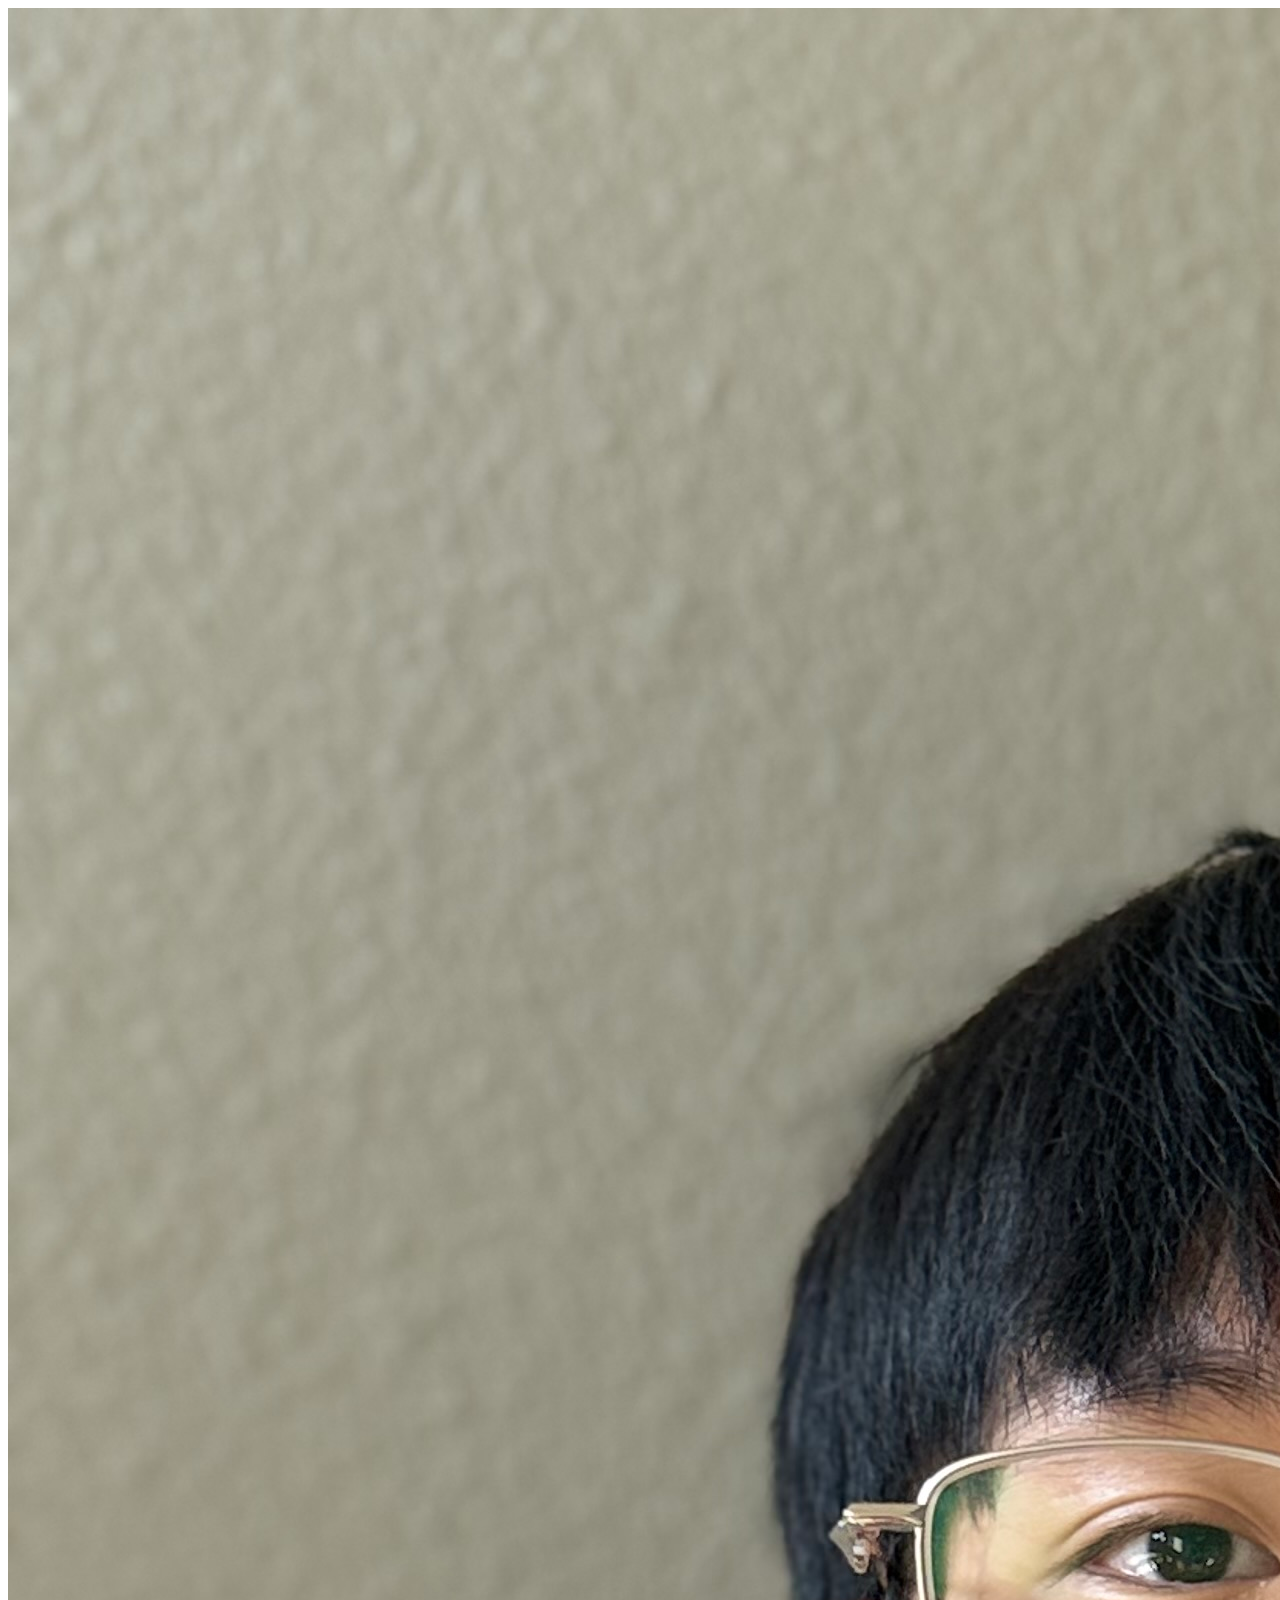
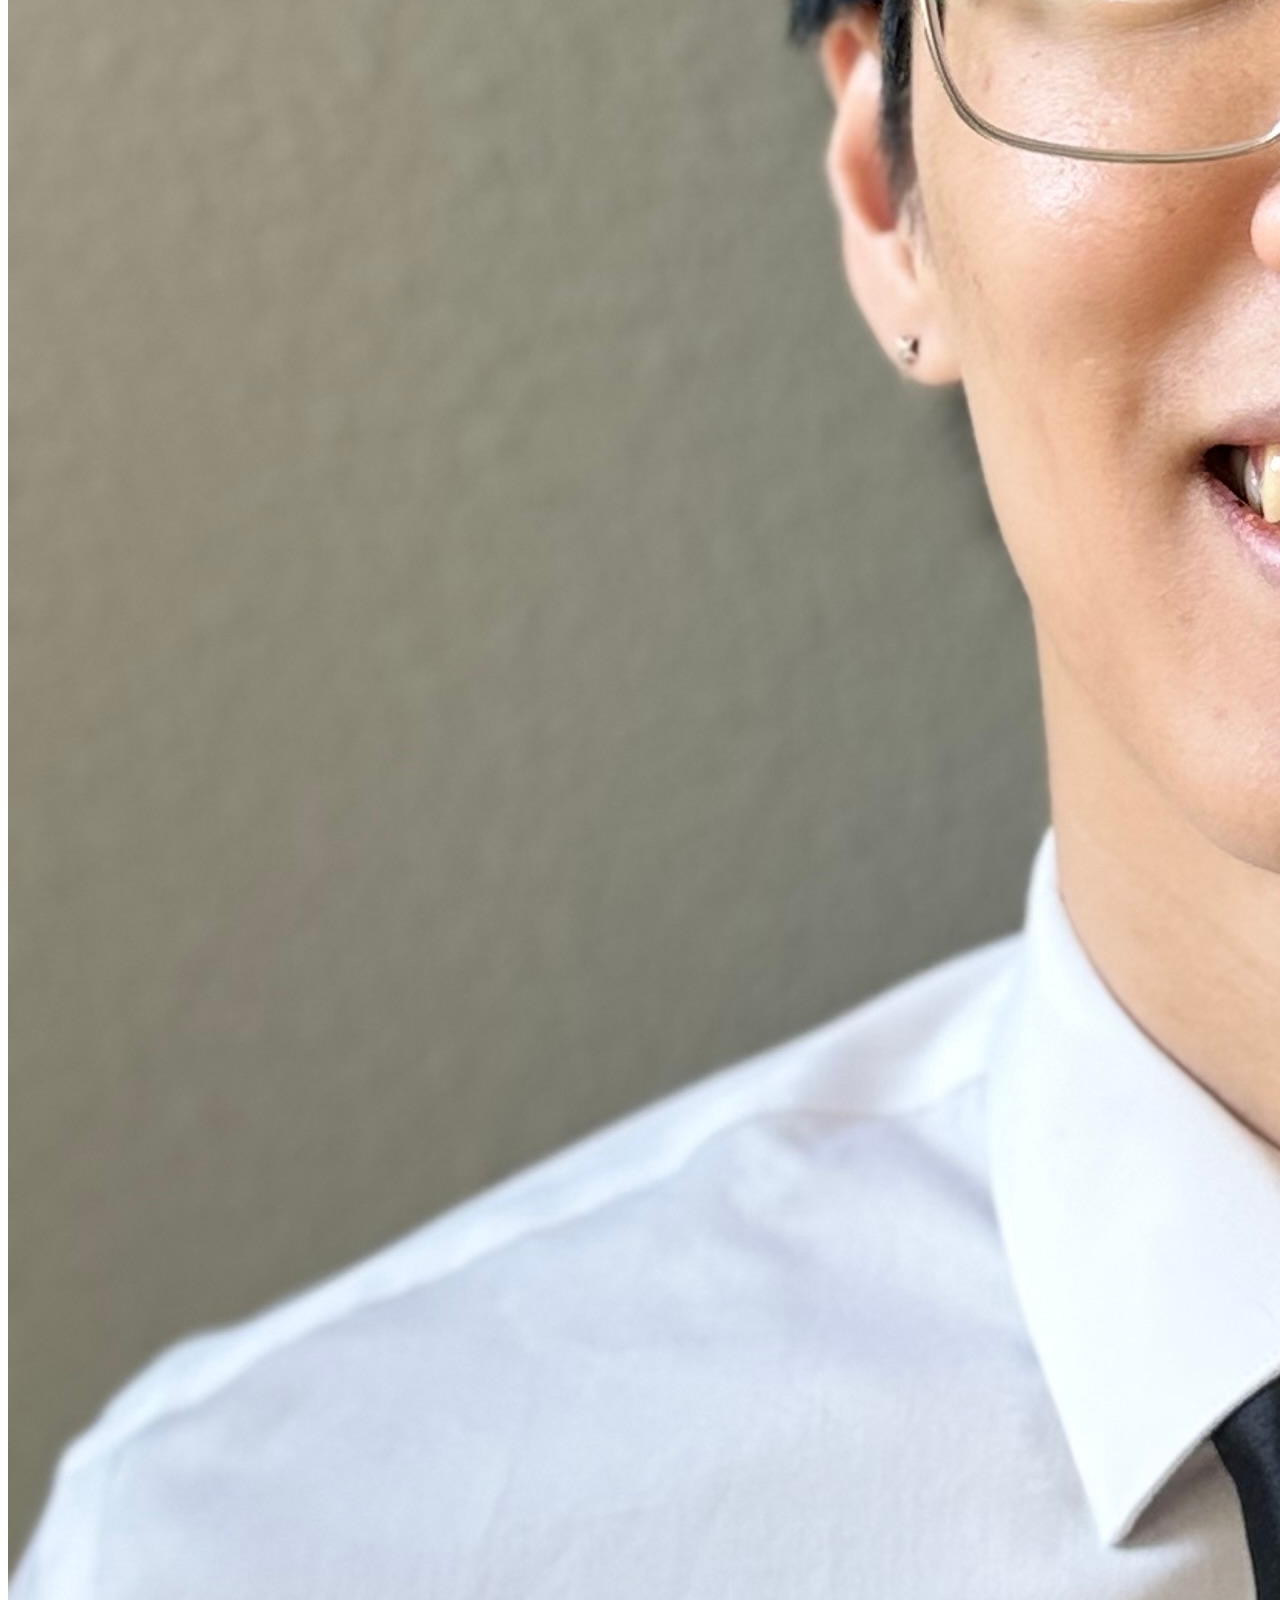
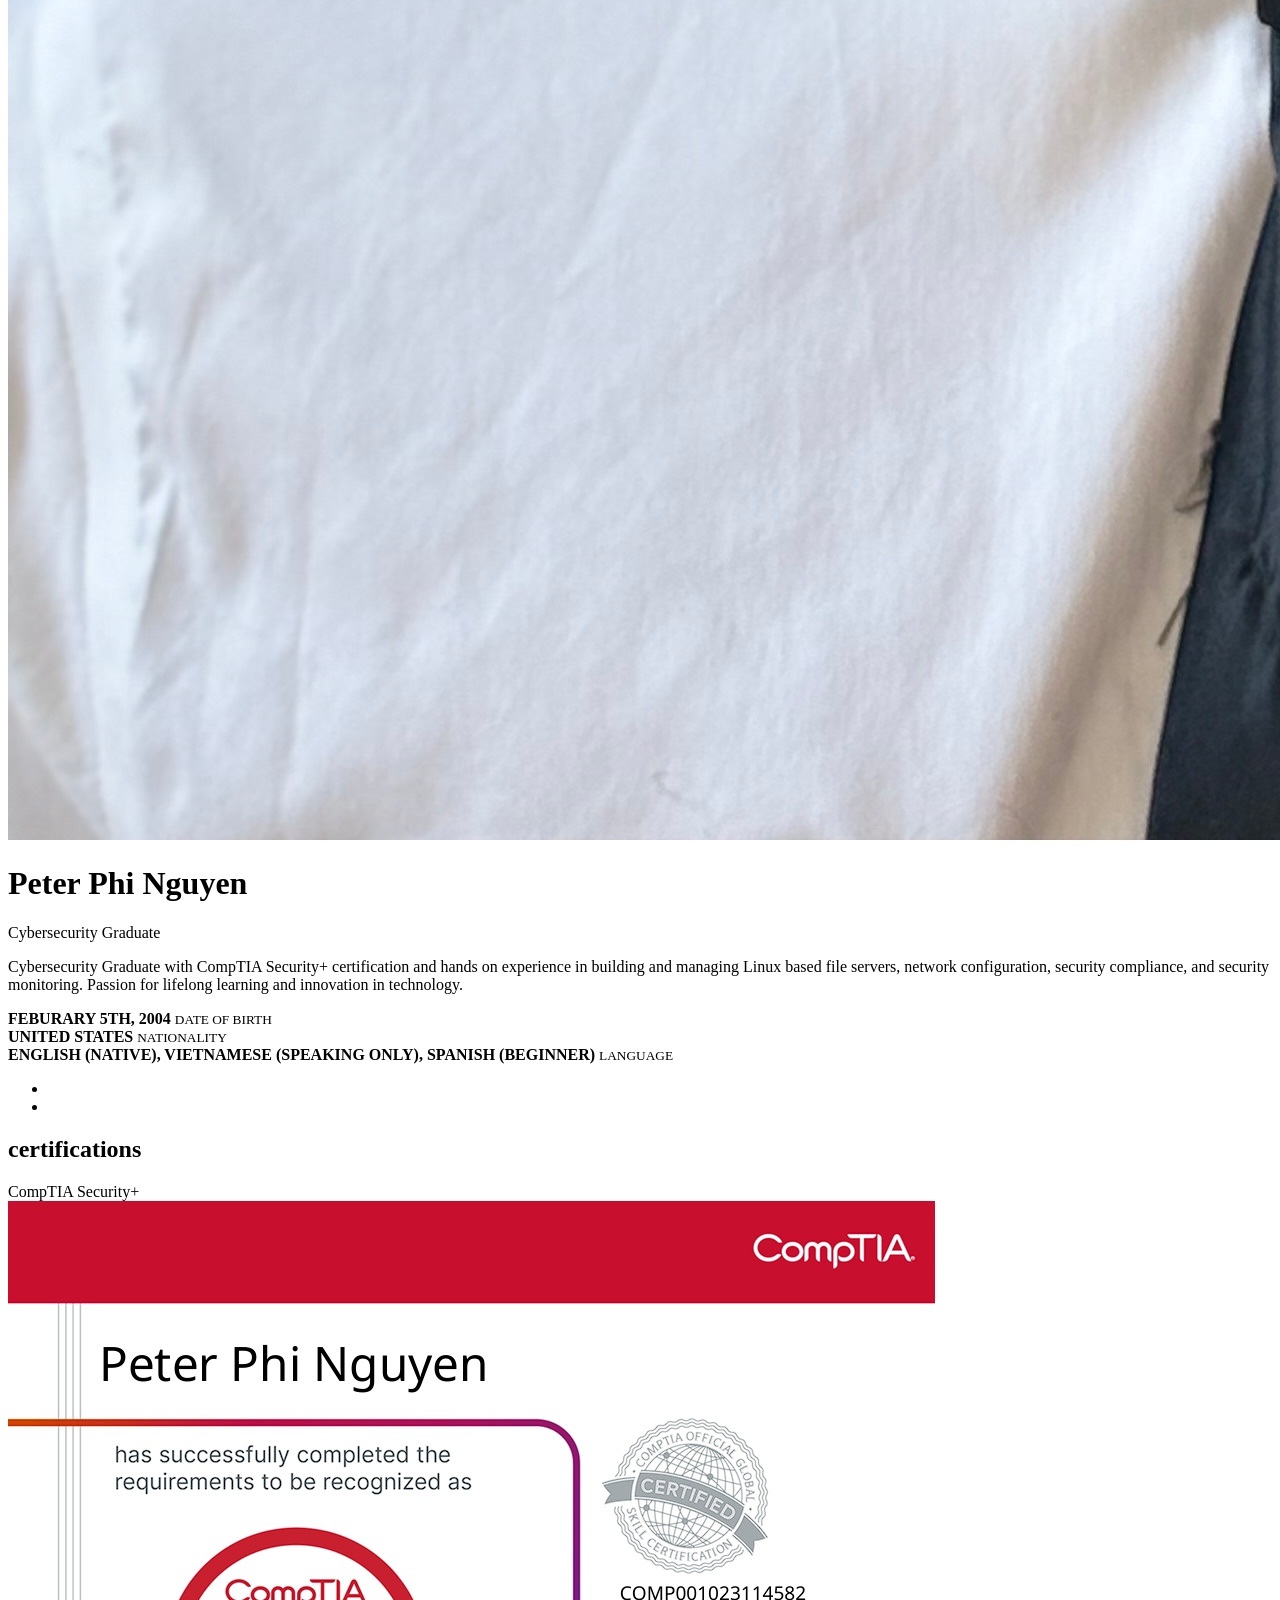
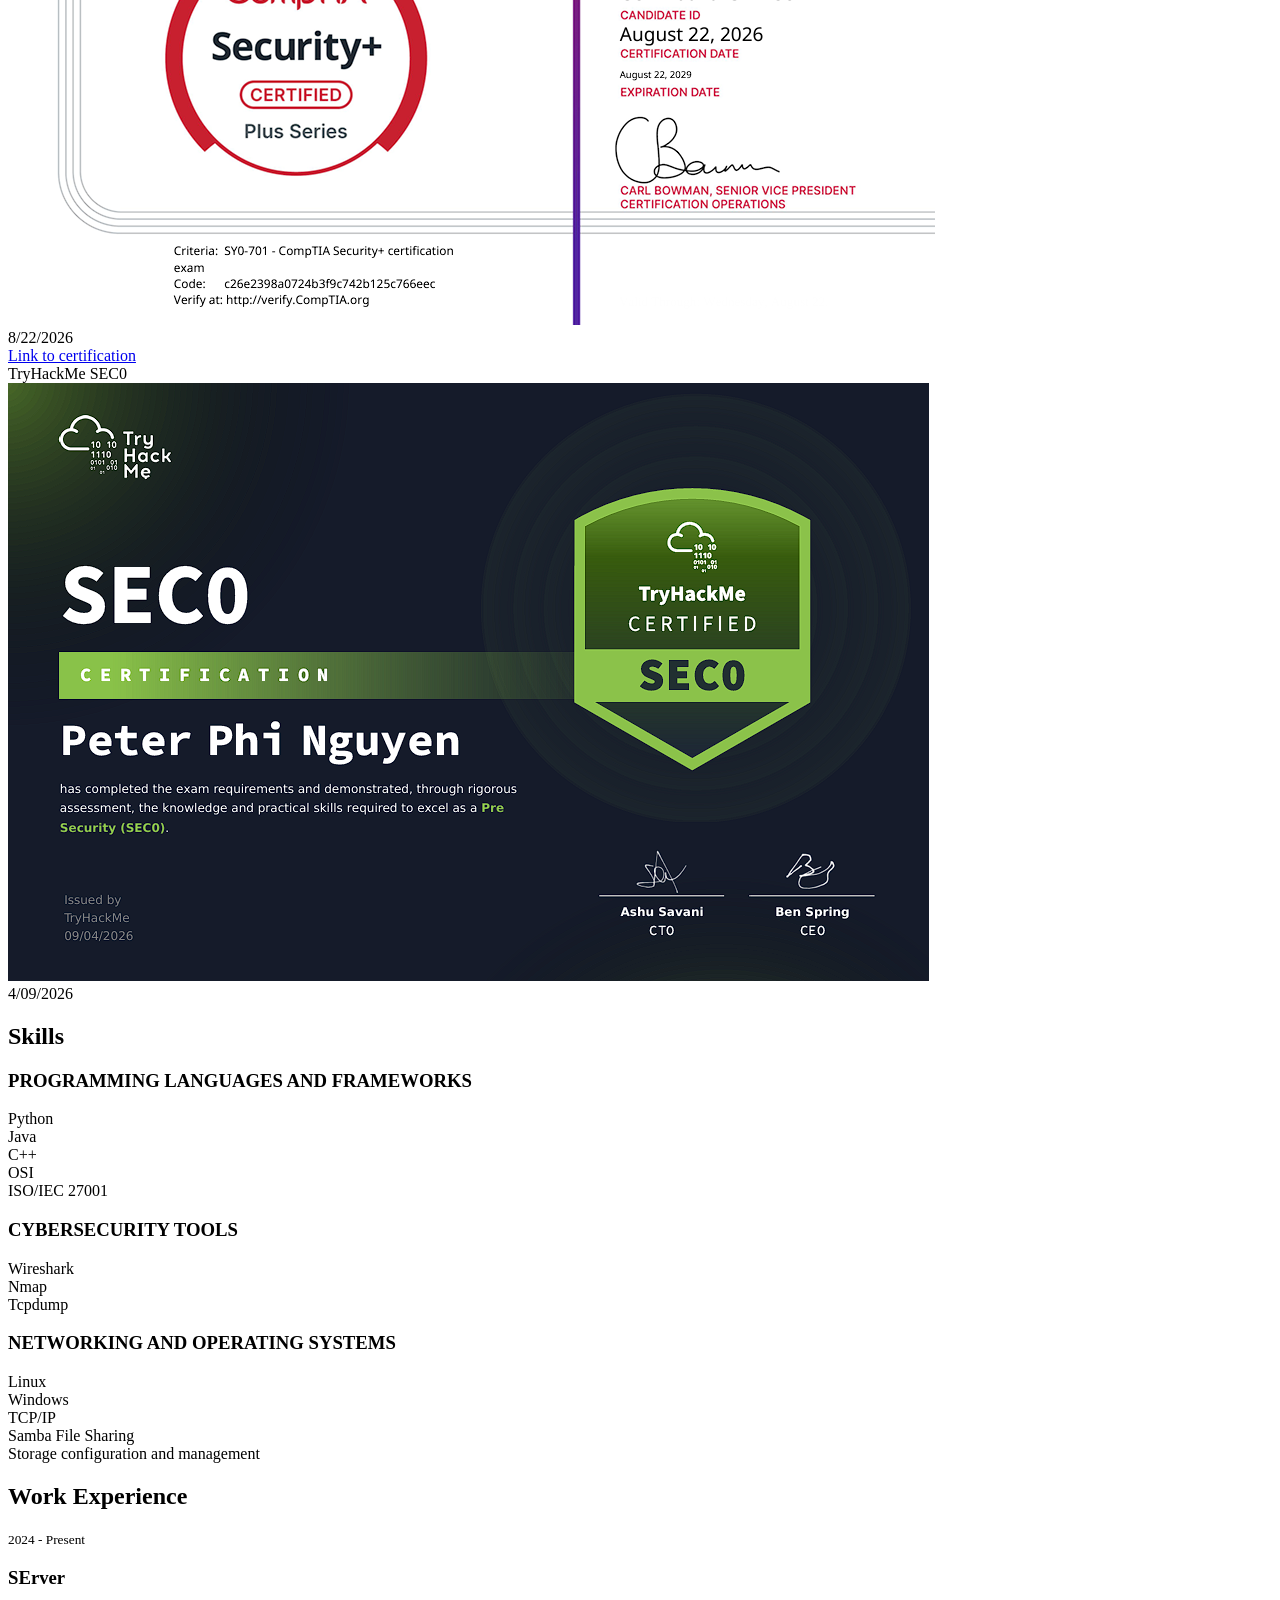
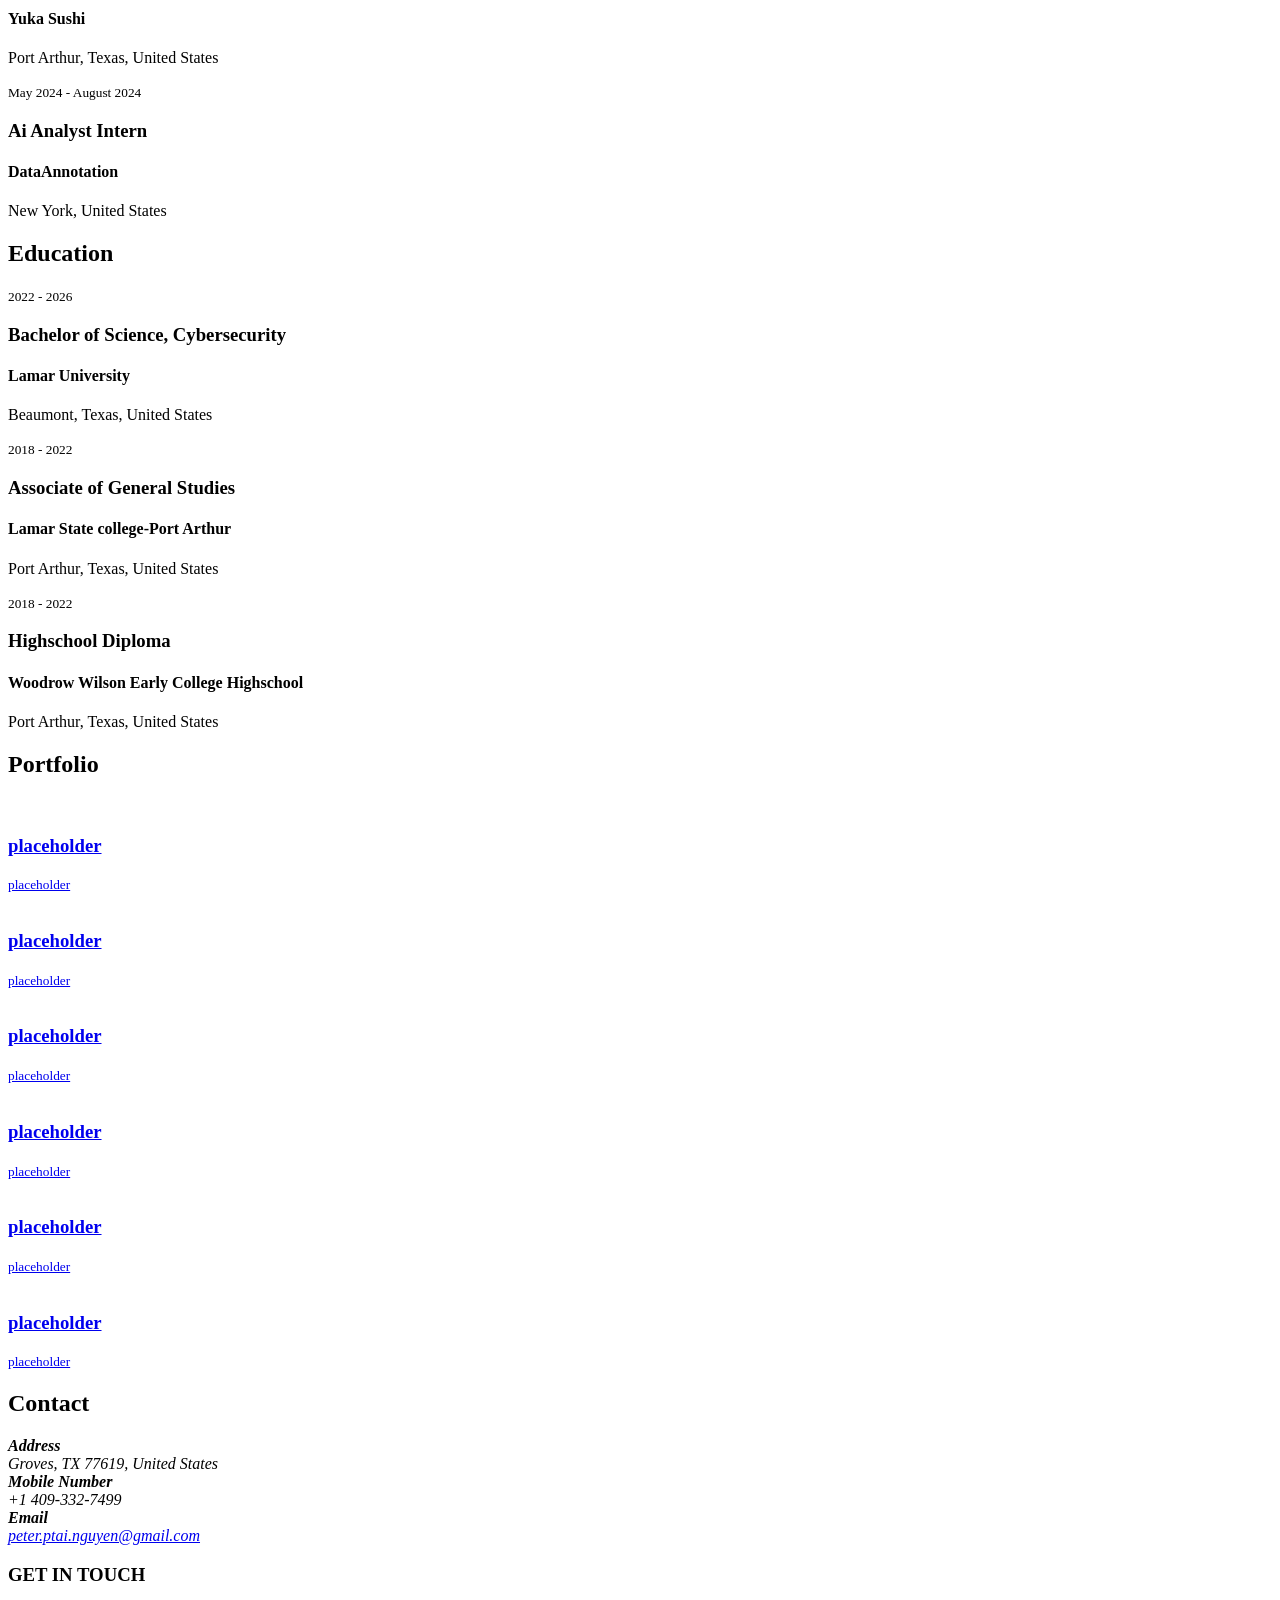
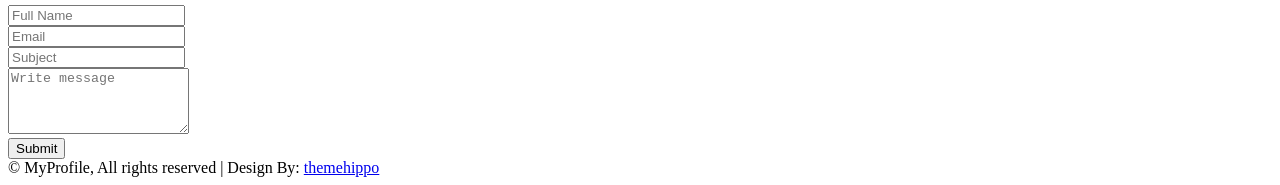
==== commit fef82151: "Update index.html" ====
--- a/HTML/index.html
+++ b/HTML/index.html
@@ -5,7 +5,7 @@
     <meta http-equiv="X-UA-Compatible" content="IE=edge">
     <meta name="viewport" content="width=device-width, initial-scale=1">
     <!-- The above 3 meta tags *must* come first in the head; any other head content must come *after* these tags -->
-    <title>MyProfile - Bootstrap Resume Template</title>
+    <title>Peter Nguyen Profile Page</title>
 
     <!-- favicon -->
     <link href="favicon.png" rel=icon>
@@ -52,125 +52,71 @@
             </div>
             <div class="col-md-9">
                 <div class="name-wrapper">
-                    <h1 class="name">Damian Keller</h1>
-                    <span>Freelance Web Designer</span>
+                    <h1 class="name">Peter Phi Nguyen</h1>
+                    <span>Cybersecurity Graduate</span>
                 </div>
                 <p>
-                    Credibly embrace visionary internal or "organic" sources and business benefits. Collaboratively
-                    integrate efficient portals rather than customized customer service. Assertively deliver
-                    frictionless services via leveraged interfaces. Conveniently evisculate accurate sources and
-                    process-centric expertise.Energistically fabricate customized imperatives through cooperative
-                    catalysts for change.
+                    Cybersecurity Graduate with CompTIA Security+ certification and hands on experience in building and managing Linux 
+based file servers, network configuration, security compliance, and security monitoring. Passion for lifelong learning and 
+innovation in technology. 
                 </p>
 
 
                 <div class="row">
                     <div class="col-md-3">
                         <div class="personal-details">
-                            <strong>OCTOBER 17, 1996</strong>
-                            <small>BIRTH</small>
+                            <strong>FEBURARY 5TH, 2004</strong>
+                            <small>DATE OF BIRTH</small>
                         </div>
                     </div>
                     <div class="col-md-3">
                         <div class="personal-details">
-                            <strong>UNITED KINGDOM</strong>
+                            <strong>UNITED STATES</strong>
                             <small>NATIONALITY</small>
                         </div>
                     </div>
                     <div class="col-md-6">
                         <div class="personal-details">
-                            <strong>ENGLISH <span>(NATIVE)</span>, FRENCH <span>(INTERMEDIATE)</span></strong>
+                            <strong>ENGLISH <span>(NATIVE)</span>, VIETNAMESE <span>(SPEAKING ONLY)</span>, SPANISH <span>(BEGINNER)</span></strong>
                             <small>LANGUAGE</small>
                         </div>
                     </div>
                 </div>
 
                 <ul class="social-icon">
-                    <li><a href="#"><i class="fa fa-facebook" aria-hidden="true"></i></a></li>
-                    <li><a href="#"><i class="fa fa-twitter" aria-hidden="true"></i></a></li>
-                    <li><a href="#"><i class="fa fa-linkedin" aria-hidden="true"></i></a></li>
-                    <li><a href="#"><i class="fa fa-slack" aria-hidden="true"></i></a></li>
-                    <li><a href="#"><i class="fa fa-dribbble" aria-hidden="true"></i></a></li>
+                    <li><a href="https://github.com/VagabondPeak"><i class="fa fa-github" aria-hidden="true"></i></a></li>
+                    <li><a href="https://www.linkedin.com/in/peter-nguyen-78469422b/"><i class="fa fa-linkedin" aria-hidden="true"></i></a></li>
                 </ul>
             </div>
         </div>
-    </div>
+    </div> 
 </header>
-<!-- .header-->
-
-<section class="section-wrapper">
+<!-- .activity-wrapper -->
+
+<section class="work-history-wrapper section-wrapper">
     <div class="container">
         <div class="row">
             <div class="col-md-3">
                 <div class="section-title">
-                    <h2>My Activity</h2>
-                </div>
-            </div>
-            <div class="col-md-9">
-                <div class="row">
-                    <div class="col-sm-3">
+                    <h2>certifications</h2>
+                </div>
+            </div>
+            <div class="col-md-8">
+                <div class="row">
+                    <div class="col-sm-4">
                         <div class="item-stats">
-                            <div class="item-stats-value">100%</div>
-                            <div class="item-stats-name">Jobs Success</div>
-                        </div>
-                    </div>
-                    <div class="col-sm-3">
+                            <div class="item-stats-value">CompTIA Security+</div>
+                            <div class="item-stats-value"><img src="img/Security+.png" class="img-responsive" alt=""/></div>
+                            <div class="item-stats-name">8/22/2026</div>
+                            <div class="item-stats-name"><a href="https://cp.certmetrics.com/CompTIA/en/public/verify/credential/c26e2398a0724b3f9c742b125c766eec">Link to certification</a></div>
+                        </div>
+                    </div>
+                    <div class="col-sm-4">
                         <div class="item-stats">
-                            <div class="item-stats-value">96%</div>
-                            <div class="item-stats-name">On Budget</div>
-                        </div>
-                    </div>
-                    <div class="col-sm-3">
-                        <div class="item-stats">
-                            <div class="item-stats-value">99%</div>
-                            <div class="item-stats-name">On Time</div>
-                        </div>
-                    </div>
-                    <div class="col-sm-3">
-                        <div class="item-stats">
-                            <div class="item-stats-value">89%</div>
-                            <div class="item-stats-name">Repeat Hire Rate</div>
-                        </div>
-                    </div>
-                </div>
-            </div>
-        </div>
-    </div>
-</section>
-<!-- .activity-wrapper -->
-
-<section class="work-history-wrapper section-wrapper">
-    <div class="container">
-        <div class="row">
-            <div class="col-md-3">
-                <div class="section-title">
-                    <h2>Work History</h2>
-                </div>
-            </div>
-            <div class="col-md-9">
-                <div class="row">
-                    <div class="col-sm-3">
-                        <div class="item-stats">
-                            <div class="item-stats-value">15096</div>
-                            <div class="item-stats-name">hours worked</div>
-                        </div>
-                    </div>
-                    <div class="col-sm-3">
-                        <div class="item-stats">
-                            <div class="item-stats-value">687</div>
-                            <div class="item-stats-name">Work Done</div>
-                        </div>
-                    </div>
-                    <div class="col-sm-3">
-                        <div class="item-stats">
-                            <div class="item-stats-value">30</div>
-                            <div class="item-stats-name">Hours weekly Available</div>
-                        </div>
-                    </div>
-                    <div class="col-sm-3">
-                        <div class="item-stats">
-                            <div class="item-stats-value">24</div>
-                            <div class="item-stats-name">Hour Response Time</div>
+                            <div class="item-stats-value">TryHackMe SEC0</div>
+                            <div class="item-stats-value"><img src="img/SEC0.png" class="img-responsive" alt=""/></div>
+                            <div class="item-stats-name">4/09/2026</div>
+                            
                         </div>
                     </div>
                 </div>
@@ -180,64 +126,7 @@
 </section>
 <!-- .work-history-wrapper -->
 
-<section class="expertise-wrapper section-wrapper">
-    <div class="container">
-        <div class="row">
-            <div class="col-md-3">
-                <div class="section-title">
-                    <h2>My Specialities</h2>
-                </div>
-            </div>
-
-            <div class="col-md-9">
-                <div class="row">
-                    <div class="col-md-6">
-                        <div class="expertise-item">
-                            <h3>WordPress Theme Development</h3>
-
-                            <p>
-                                Synergistically strategize customer directed resources rather than principle.
-                            </p>
-                        </div>
-                    </div>
-                    <div class="col-md-6">
-                        <div class="expertise-item">
-                            <h3>Joomla Template Development </h3>
-
-                            <p>
-                                Quickly repurpose reliable customer service with orthogonal ideas. Competently.
-                            </p>
-                        </div>
-                    </div>
-                </div>
-                <div class="row">
-                    <div class="col-md-6">
-                        <div class="expertise-item">
-                            <h3>Drupal Template Development</h3>
-
-                            <p>
-                                Interactively myocardinate high standards in initiatives rather than next-generation.
-                            </p>
-                        </div>
-                    </div>
-
-                    <div class="col-md-6">
-                        <div class="expertise-item">
-                            <h3>Shopify Theme Design</h3>
-
-                            <p>
-                                Dynamically initiate client-based convergence vis-a-vis performance based. </p>
-                        </div>
-                    </div>
-
-                </div>
-            </div>
-        </div>
-        <!-- .row -->
-
-
-    </div>
-</section>
+
 <!-- .expertise-wrapper -->
 
 <section class="section-wrapper skills-wrapper">
@@ -251,122 +140,130 @@
 
             <div class="col-md-9">
                 <div class="row">
-                    <div class="col-md-6">
+                    <div class="col-md-3">
                         <div class="progress-wrapper">
 
-                            <h3>CODING SKILLS</h3>
-
-                            <div class="progress-item">
-                                <span class="progress-title">HTML5</span>
-
-                                <div class="progress">
-                                    <div class="progress-bar" role="progressbar" aria-valuenow="62" aria-valuemin="0"
-                                         aria-valuemax="100" style="width: 62%"><span
-                                            class="progress-percent"> 62%</span>
-                                    </div>
-                                </div>
+                            <h3>PROGRAMMING LANGUAGES AND FRAMEWORKS</h3>
+
+                            <div class="progress-item">
+                                <span class="progress-title">Python</span>
+
+
                                 <!-- .progress -->
                             </div>
                             <!-- .skill-progress -->
 
                             <div class="progress-item">
-                                <span class="progress-title">CSS3</span>
-
-                                <div class="progress">
-                                    <div class="progress-bar" role="progressbar" aria-valuenow="90" aria-valuemin="0"
-                                         aria-valuemax="100" style="width: 90%"><span
-                                            class="progress-percent"> 90%</span>
-                                    </div>
-                                </div>
-                                <!-- /.progress -->
-                            </div>
-                            <!-- /.skill-progress -->
-
-                            <div class="progress-item">
-                                <span class="progress-title">PHP</span>
-
-                                <div class="progress">
-                                    <div class="progress-bar" role="progressbar" aria-valuenow="75" aria-valuemin="0"
-                                         aria-valuemax="100" style="width: 75%;"><span
-                                            class="progress-percent"> 75%</span>
-                                    </div>
-                                </div>
-                                <!-- /.progress -->
-                            </div>
-                            <!-- /.skill-progress -->
-
-                            <div class="progress-item">
-                                <span class="progress-title">JavaScript</span>
-
-                                <div class="progress">
-                                    <div class="progress-bar" role="progressbar" aria-valuenow="55" aria-valuemin="0"
-                                         aria-valuemax="100" style="width: 55%;"><span
-                                            class="progress-percent"> 55%</span>
-                                    </div>
-                                </div>
-                                <!-- /.progress -->
-                            </div>
+                                <span class="progress-title">Java</span>
+
+ 
+                            </div>
+                            <!-- /.skill-progress -->
+
+                            <div class="progress-item">
+                                <span class="progress-title">C++</span>
+
+
+                                <!-- /.progress -->
+                            </div>
+                                <div class="progress-item">
+                                <span class="progress-title">OSI</span>
+
+
+                                <!-- /.progress -->
+                            </div>
+                                                        <div class="progress-item">
+                                <span class="progress-title">ISO/IEC 27001</span>
+
+
+                                <!-- /.progress -->
+                            </div>
+                            <!-- /.skill-progress -->
+
+
                             <!-- /.skill-progress -->
 
 
                         </div>
                         <!-- /.progress-wrapper -->
                     </div>
-                    <div class="col-md-6">
+                    <div class="col-md-3">
                         <div class="progress-wrapper">
-                            <h3>DESIGN TOOLS</h3>
-
-                            <div class="progress-item">
-                                <span class="progress-title">Photoshop</span>
-
-                                <div class="progress">
-                                    <div class="progress-bar" role="progressbar" aria-valuenow="62" aria-valuemin="0"
-                                         aria-valuemax="100" style="width: 90%"><span
-                                            class="progress-percent"> 90%</span>
-                                    </div>
-                                </div>
+                            <h3>CYBERSECURITY TOOLS</h3>
+
+                            <div class="progress-item">
+                                <span class="progress-title">Wireshark</span>
+
+
                                 <!-- .progress -->
                             </div>
                             <!-- .skill-progress -->
 
                             <div class="progress-item">
-                                <span class="progress-title">Illustrator</span>
-
-                                <div class="progress">
-                                    <div class="progress-bar" role="progressbar" aria-valuenow="90" aria-valuemin="0"
-                                         aria-valuemax="100" style="width: 70%"><span
-                                            class="progress-percent"> 50%</span>
-                                    </div>
-                                </div>
-                                <!-- /.progress -->
-                            </div>
-                            <!-- /.skill-progress -->
-
-                            <div class="progress-item">
-                                <span class="progress-title">Sketch</span>
-
-                                <div class="progress">
-                                    <div class="progress-bar" role="progressbar" aria-valuenow="75" aria-valuemin="0"
-                                         aria-valuemax="100" style="width: 75%;"><span
-                                            class="progress-percent"> 75%</span>
-                                    </div>
-                                </div>
-                                <!-- /.progress -->
-                            </div>
-                            <!-- /.skill-progress -->
-
-                            <div class="progress-item">
-                                <span class="progress-title">MACAW</span>
-
-                                <div class="progress">
-                                    <div class="progress-bar" role="progressbar" aria-valuenow="55" aria-valuemin="0"
-                                         aria-valuemax="100" style="width: 55%;"><span
-                                            class="progress-percent"> 55%</span>
-                                    </div>
-                                </div>
-                                <!-- /.progress -->
-                            </div>
-                            <!-- /.skill-progress -->
+                                <span class="progress-title">Nmap</span>
+
+
+                                <!-- /.progress -->
+                            </div>
+                            <!-- /.skill-progress -->
+
+                            <div class="progress-item">
+                                <span class="progress-title">Tcpdump</span>
+
+
+                                <!-- /.progress -->
+                            </div>
+                            <!-- /.skill-progress -->
+
+
+                            <!-- /.skill-progress -->
+
+                        </div>
+                        <!-- /.progress-wrapper -->
+                    </div>
+                    <div class="col-md-3">
+                        <div class="progress-wrapper">
+
+                            <h3>NETWORKING AND OPERATING SYSTEMS</h3>
+
+                            <div class="progress-item">
+                                <span class="progress-title">Linux</span>
+
+
+                                <!-- .progress -->
+                            </div>
+                            <!-- .skill-progress -->
+
+                            <div class="progress-item">
+                                <span class="progress-title">Windows</span>
+
+ 
+                            </div>
+                            <!-- /.skill-progress -->
+
+                            <div class="progress-item">
+                                <span class="progress-title">TCP/IP</span>
+
+
+                                <!-- /.progress -->
+                            </div>
+                            <div class="progress-item">
+                                <span class="progress-title">Samba File Sharing</span>
+
+
+                                <!-- /.progress -->
+                            </div>
+                            <div class="progress-item">
+                                <span class="progress-title">Storage configuration and management</span>
+
+
+                                <!-- /.progress -->
+                            </div>
+                            <!-- /.skill-progress -->
+
+
+                            <!-- /.skill-progress -->
+
 
                         </div>
                         <!-- /.progress-wrapper -->
@@ -391,48 +288,24 @@
                 <div class="row">
                     <div class="col-md-6">
                         <div class="content-item">
-                            <small>2015 - Present</small>
-                            <h3>Senior Developer</h3>
-                            <h4>Computer & Motor Ltd.</h4>
-
-                            <p>United Kingdom, London</p>
+                            <small>2024 - Present</small>
+                            <h3>SErver</h3>
+                            <h4>Yuka Sushi</h4>
+
+                            <p>Port Arthur, Texas, United States</p>
                         </div>
                         <!-- .experience-item -->
                     </div>
                     <div class="col-md-6">
                         <div class="content-item">
-                            <small>2012 - 2015</small>
-                            <h3>Webdesigner</h3>
-                            <h4>BizzNiss</h4>
-
-                            <p>United Kingdom, London</p>
+                            <small>May 2024 - August 2024</small>
+                            <h3>Ai Analyst Intern</h3>
+                            <h4>DataAnnotation</h4>
+
+                            <p>New York, United States</p>
                         </div>
                         <!-- .experience-item -->
                     </div>
-                </div>
-                <div class="row">
-
-                    <div class="col-md-6">
-                        <div class="content-item">
-                            <small>2012 - 2015</small>
-                            <h3>Web Developer</h3>
-                            <h4>Unique Soft</h4>
-
-                            <p>United Kingdom, London</p>
-                        </div>
-                        <!-- .experience-item -->
-                    </div>
-                    <div class="col-md-6">
-                        <div class="content-item">
-                            <small>2010 - 2012</small>
-                            <h3>Front-end Developer</h3>
-                            <h4>Somsom LLC</h4>
-
-                            <p>United Kingdom, London</p>
-                        </div>
-                        <!-- .experience-item -->
-                    </div>
-                </div>
             </div>
             <!--.row-->
         </div>
@@ -452,27 +325,27 @@
                 <div class="row">
                     <div class="col-md-12">
                         <div class="content-item">
-                            <small>2010 - 2012</small>
-                            <h3>MA Product Design</h3>
-                            <h4>University of California</h4>
-
-                            <p>United Kingdom, London</p>
+                            <small>2022 - 2026</small>
+                            <h3>Bachelor of Science, Cybersecurity</h3>
+                            <h4>Lamar University</h4>
+
+                            <p>Beaumont, Texas, United States</p>
                         </div>
                         <!-- .experience-item -->
                         <div class="content-item">
-                            <small>2007 - 2010</small>
-                            <h3>Business marketing course</h3>
-                            <h4>Royal Academy of Business</h4>
-
-                            <p>United Kingdom, London</p>
+                            <small>2018 - 2022</small>
+                            <h3>Associate of General Studies</h3>
+                            <h4>Lamar State college-Port Arthur</h4>
+
+                            <p>Port Arthur, Texas, United States</p>
                         </div>
                         <!-- .experience-item -->
                         <div class="content-item">
-                            <small>2002 - 2006</small>
-                            <h3>BA (Hons) Design</h3>
-                            <h4>University of Michigan</h4>
-
-                            <p>United Kingdom, London</p>
+                            <small>2018 - 2022</small>
+                            <h3>Highschool Diploma</h3>
+                            <h4>Woodrow Wilson Early College Highschool</h4>
+
+                            <p>Port Arthur, Texas, United States</p>
                         </div>
                         <!-- .experience-item -->
                     </div>
@@ -487,84 +360,7 @@
 </section>
 <!-- .section-education -->
 
-<section class="section-profile section-wrapper">
-    <div class="container">
-        <div class="row">
-            <div class="col-md-3">
-                <div class="section-title"><h2>Marketplace Profile</h2></div>
-            </div>
-
-            <div class="col-md-9">
-                <div class="row">
-                    <div class="col-md-6">
-                        <div class="profile-item">
-                            <div class="media">
-                                <div class="media-left">
-                                    <a href="#">
-                                        <img class="media-object" src="img/m-logo-studio.png" alt="...">
-                                    </a>
-                                </div>
-                                <div class="media-body">
-                                    <h3 class="media-heading"><a href="#">ENVATO STUDIO</a></h3>
-                                    Seamlessly formulate covalent outsourcing vis-a-vis virtual resources. Distinctively conceptualize.
-                                </div>
-                            </div>
-                        </div>
-                    </div>
-                    <div class="col-md-6">
-                        <div class="profile-item">
-                            <div class="media">
-                                <div class="media-left">
-                                    <a href="#">
-                                        <img class="media-object" src="img/m-logo-freelancer.png" alt="...">
-                                    </a>
-                                </div>
-                                <div class="media-body">
-                                    <h3 class="media-heading"><a href="#">FREELANCER</a></h3>
-                                    Seamlessly formulate covalent outsourcing vis-a-vis virtual resources. Distinctively conceptualize.
-                                </div>
-                            </div>
-                        </div>
-                    </div>
-                    <div class="col-md-6">
-                        <div class="profile-item">
-                            <div class="media">
-                                <div class="media-left">
-                                    <a href="#">
-                                        <img class="media-object" src="img/m-logo-upwork.png" alt="...">
-                                    </a>
-                                </div>
-                                <div class="media-body">
-                                    <h3 class="media-heading"><a href="#">UPWORK</a></h3>
-                                    Seamlessly formulate covalent outsourcing vis-a-vis virtual resources. Distinctively conceptualize.
-                                </div>
-                            </div>
-                        </div>
-                    </div>
-                    <div class="col-md-6">
-                        <div class="profile-item">
-                            <div class="media">
-                                <div class="media-left">
-                                    <a href="#">
-                                        <img class="media-object" src="img/m-logo-peopleperhour.png" alt="...">
-                                    </a>
-                                </div>
-                                <div class="media-body">
-                                    <h3 class="media-heading"><a href="#">PEOPLEPERHOUR</a></h3>
-                                    Seamlessly formulate covalent outsourcing vis-a-vis virtual resources. Distinctively conceptualize.
-                                </div>
-                            </div>
-                        </div>
-                    </div>
-                </div>
-                <!--.row-->
-            </div>
-
-        </div>
-        <!--.row-->
-    </div>
-    <!-- .container -->
-</section>
+
 <!-- .section-profile -->
 
 <section class="section-wrapper portfolio-section">
@@ -585,8 +381,8 @@
                             </div>
 
                             <div class="portfolio-info">
-                                <h3>Creative concepts</h3>
-                                <small>domain.com</small>
+                                <h3>placeholder</h3>
+                                <small>placeholder</small>
                             </div>
                             <!-- portfolio-info -->
                         </a>
@@ -599,8 +395,8 @@
                             </div>
 
                             <div class="portfolio-info">
-                                <h3>Customer focused</h3>
-                                <small>domain.com</small>
+                                <h3>placeholder</h3>
+                                <small>placeholder</small>
                             </div>
                             <!-- portfolio-info -->
                         </a>
@@ -613,8 +409,8 @@
                             </div>
 
                             <div class="portfolio-info">
-                                <h3>Management methodology</h3>
-                                <small>domain.com</small>
+                                <h3>placeholder</h3>
+                                <small>placeholder</small>
                             </div>
                             <!-- portfolio-info -->
                         </a>
@@ -627,8 +423,8 @@
                             </div>
 
                             <div class="portfolio-info">
-                                <h3>Market research</h3>
-                                <small>domain.com</small>
+                                <h3>placeholder</h3>
+                                <small>placeholder</small>
                             </div>
                             <!-- portfolio-info -->
                         </a>
@@ -641,8 +437,8 @@
                             </div>
 
                             <div class="portfolio-info">
-                                <h3>Market research</h3>
-                                <small>domain.com</small>
+                                <h3>placeholder</h3>
+                                <small>placeholder</small>
                             </div>
                             <!-- portfolio-info -->
                         </a>
@@ -655,8 +451,8 @@
                             </div>
 
                             <div class="portfolio-info">
-                                <h3>Market research</h3>
-                                <small>domain.com</small>
+                                <h3>placeholder</h3>
+                                <small>placeholder</small>
                             </div>
                             <!-- portfolio-info -->
                         </a>
@@ -670,172 +466,6 @@
 </section>
 <!-- .portfolio -->
 
-<section class="review-section section-wrapper">
-    <div class="container">
-        <div class="row">
-            <div class="col-md-3">
-                <div class="section-title">
-                    <h2>Recent Reviews</h2>
-                </div>
-            </div>
-
-            <div class="col-md-9">
-                <div id="review">
-                    <div class="item">
-                        <div class="media">
-                            <div class="media-left">
-                                <img src="img/img-testimonial-2.jpg" alt="avatar"/>
-                            </div>
-
-                            <div class="media-body">
-                                <div class="user-name">Sofia Voigt</div>
-                                <!--.user-name-->
-
-                                <div class="rating" data-star_rating="5.0">
-                                    <div class="rating-total">
-                                        <!-- Change rating percentage rate-0, rate-1, rate-2, rate-3, rate-4, rate-5  -->
-                                        <div class="rating-progress rate-5">
-                                        </div>
-                                    </div>
-                                </div>
-                                <!--.rating-->
-                            </div>
-                        </div>
-
-
-                        <div class="review-text">
-                            Seamlessly leverage other's transparent resources after resource maximizing channels.
-                            Continually grow economically sound collaboration and idea-sharing and compelling
-                            technology. Collaboratively unleash.
-                        </div>
-                        <!--.review-text-->
-                    </div>
-                    <!--.item-->
-
-                    <div class="item">
-                        <div class="media">
-                            <div class="media-left">
-                                <img src="img/img-testimonial-1.jpg" alt="avatar"/>
-                            </div>
-
-                            <div class="media-body">
-                                <div class="user-name">Matteo Müller</div>
-                                <!--.user-name-->
-
-                                <div class="rating" data-star_rating="4.0">
-                                    <div class="rating-total">
-                                        <!-- Change rating percentage rate-0, rate-1, rate-2, rate-3, rate-4, rate-5  -->
-                                        <div class="rating-progress rate-4">
-                                        </div>
-                                    </div>
-                                </div>
-                                <!--.rating-->
-                            </div>
-                        </div>
-                        <div class="review-text">
-                            Uniquely target empowered relationships after client-based e-commerce. Energistically morph
-                            worldwide resources for future-proof content. Authoritatively transform granular users
-                            whereas intermandated applications.
-                        </div>
-                        <!--.review-text-->
-                    </div>
-                    <!--.item-->
-
-                    <div class="item">
-                        <div class="media">
-                            <div class="media-left">
-                                <img src="img/img-testimonial-3.jpg" alt="avatar"/>
-                            </div>
-
-                            <div class="media-body">
-                                <div class="user-name">Noel Schulze</div>
-                                <!--.user-name-->
-
-                                <div class="rating" data-star_rating="3.0">
-                                    <div class="rating-total">
-                                        <!-- Change rating percentage rate-0, rate-1, rate-2, rate-3, rate-4, rate-5  -->
-                                        <div class="rating-progress rate-3">
-                                        </div>
-                                    </div>
-                                </div>
-                                <!--.rating-->
-                            </div>
-                        </div>
-                        <div class="review-text">
-                            Enthusiastically mesh an expanded array of infrastructures through distinctive customer
-                            service. Distinctively reintermediate e-business information vis-a-vis excellent networks.
-                            Uniquely fabricate just.
-                        </div>
-                        <!--.review-text-->
-                    </div>
-                    <!--.item-->
-
-                    <div class="item">
-                        <div class="media">
-                            <div class="media-left">
-                                <img src="img/unknown.png" alt="avatar"/>
-                            </div>
-
-                            <div class="media-body">
-                                <div class="user-name">Jason Lehmann</div>
-                                <!--.user-name-->
-
-                                <div class="rating" data-star_rating="2.0">
-                                    <div class="rating-total">
-                                        <!-- Change rating percentage rate-0, rate-1, rate-2, rate-3, rate-4, rate-5  -->
-                                        <div class="rating-progress rate-2">
-                                        </div>
-                                    </div>
-                                </div>
-                                <!--.rating-->
-                            </div>
-                        </div>
-                        <div class="review-text">
-                            Proactively network unique potentialities rather than one-to-one process improvements.
-                            Dynamically leverage existing progressive methods of empowerment rather than efficient
-                            functionalities. Continually.
-                        </div>
-                        <!--.review-text-->
-                    </div>
-                    <!--.item-->
-
-                    <div class="item">
-                        <div class="media">
-                            <div class="media-left">
-                                <img src="img/unknown.png" alt="avatar"/>
-                            </div>
-
-                            <div class="media-body">
-                                <div class="user-name">Jason Lehmann</div>
-                                <!--.user-name-->
-
-                                <div class="rating" data-star_rating="1.0">
-                                    <div class="rating-total">
-                                        <!-- Change rating percentage rate-0, rate-1, rate-2, rate-3, rate-4, rate-5  -->
-                                        <div class="rating-progress rate-1">
-                                        </div>
-                                    </div>
-                                </div>
-                                <!--.rating-->
-                            </div>
-                        </div>
-                        <div class="review-text">
-                            Progressively leverage existing 24/7 paradigms through exceptional process improvements.
-                            Completely revolutionize compelling architectures for team driven partnerships. Quickly
-                            transform focused value.
-                        </div>
-                        <!--.review-text-->
-                    </div>
-                    <!--.item-->
-
-                </div>
-                <!--#review-->
-            </div>
-        </div>
-        <!-- /.row -->
-    </div>
-    <!-- /.container -->
-</section>
 <!-- .review-section -->
 
 <section class="section-contact section-wrapper">
@@ -852,27 +482,20 @@
                     <div class="col-md-3">
                         <address>
                             <strong>Address</strong><br>
-                            1355 Market Street, Suite 900<br>
-                            San Francisco, CA 94103
-
-                        </address>
-                    </div>
-                    <div class="col-md-3">
-                        <address>
-                            <strong>Phone Number</strong><br>
-                            +61 3 8376 6284
+                            Groves, TX 77619, United States
+
                         </address>
                     </div>
                     <div class="col-md-3">
                         <address>
                             <strong>Mobile Number</strong><br>
-                            987 654 321
+                            +1 409-332-7499
                         </address>
                     </div>
                     <div class="col-md-3">
                         <address>
                             <strong>Email</strong><br>
-                            <a href="mailto:#">coffee@amelie.me</a>
+                            <a href="mailto:peter.ptai.nguyen@gmail.com">peter.ptai.nguyen@gmail.com</a>
                         </address>
                     </div>
 
